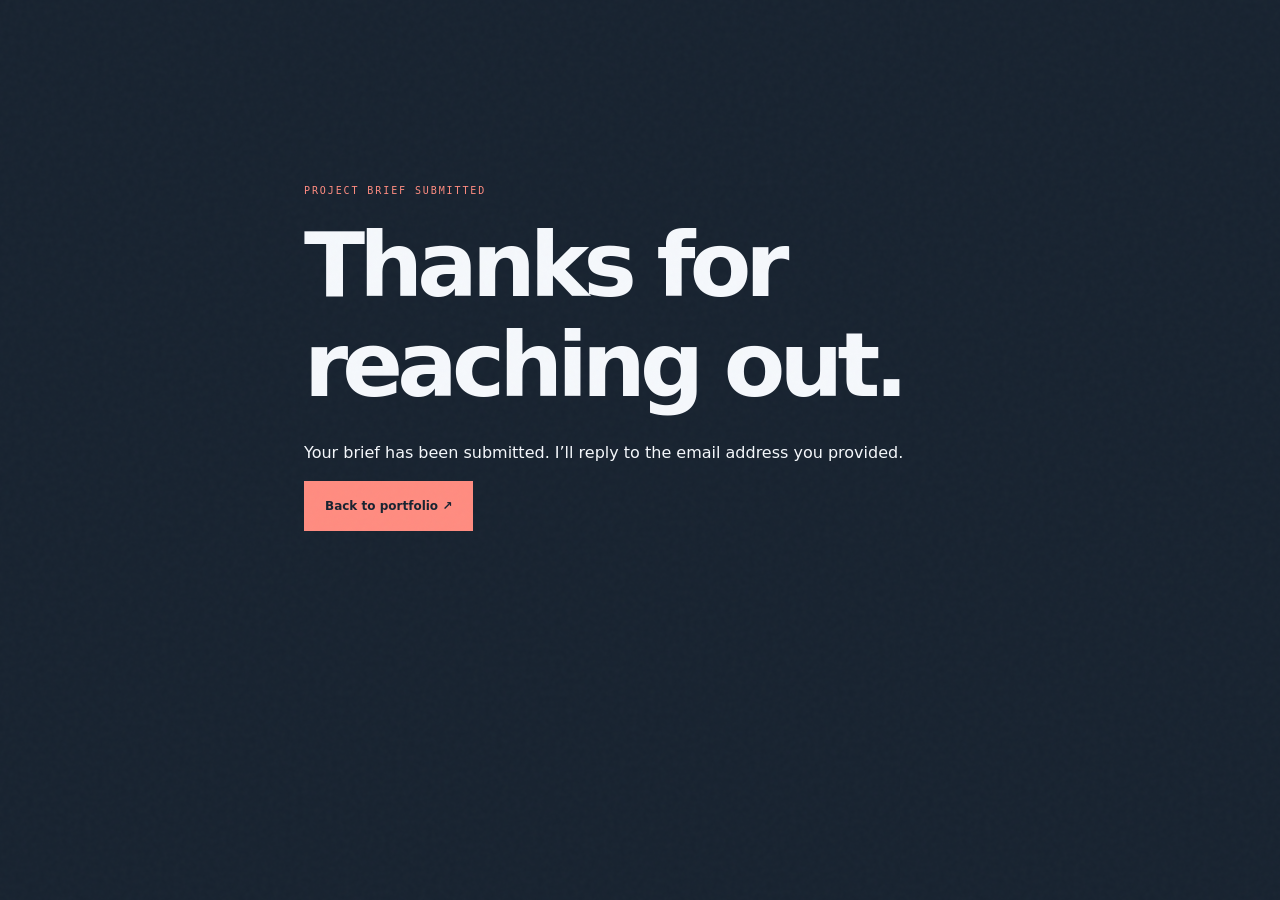
==== thank-you.html @ 65cdc6b8 "updated form submission" ====
<!doctype html><html lang="en"><head><meta charset="utf-8"><meta name="viewport" content="width=device-width,initial-scale=1"><title>Thank you | Ahsan Nawaz</title><link rel="stylesheet" href="styles.css"><link rel="stylesheet" href="devops-theme.css?v=20261006-live-flow"></head><body><main class="section" style="max-width:720px;margin:15vh auto"><p class="eyebrow">PROJECT BRIEF SUBMITTED</p><h1>Thanks for reaching out.</h1><p>Your brief has been submitted. I’ll reply to the email address you provided.</p><a class="button primary" href="index.html#contact">Back to portfolio ↗</a></main></body></html>
---- styles.css ----
:root {
  color-scheme: dark;
  --scroll-progress: 0;
  --ticker-shift: 0px;
  --scroll-parallax: 0px;
  --bg: #07110f;
  --surface: #0d1a17;
  --surface-2: #12231f;
  --text: #effaf5;
  --muted: #9ab2a8;
  --line: #244037;
  --accent: #4ee59a;
  --accent-dark: #062d1d;
  --max: 1180px;
}

* { box-sizing: border-box; }
html { scroll-behavior: smooth; }
body {
  margin: 0;
  background:
    radial-gradient(circle at 78% 10%, rgba(78, 229, 154, .11), transparent 27rem),
    var(--bg);
  color: var(--text);
  font-family: Inter, ui-sans-serif, system-ui, -apple-system, BlinkMacSystemFont, "Segoe UI", sans-serif;
  font-size: 16px;
  line-height: 1.6;
}
a { color: inherit; }

.skip-link { background: var(--accent); color: var(--bg); font-weight: 800; left: 1rem; padding: .7rem 1rem; position: fixed; top: -5rem; transition: top .2s ease; z-index: 200; }
.skip-link:focus { top: 1rem; }

.scroll-progress { background: rgba(78, 229, 154, .12); height: 3px; inset: 0 0 auto; position: fixed; z-index: 100; }
.scroll-progress span { background: var(--accent); display: block; height: 100%; transform: scaleX(var(--scroll-progress)); transform-origin: left; will-change: transform; }

.site-header {
  align-items: center;
  display: flex;
  justify-content: space-between;
  margin: 0 auto;
  max-width: var(--max);
  padding: 1.35rem 1.5rem;
}
.brand { align-items: center; display: flex; font-weight: 700; gap: .75rem; text-decoration: none; }
.brand-mark {
  align-items: center;
  background: var(--accent);
  color: var(--bg);
  display: inline-flex;
  font-size: .78rem;
  height: 2.15rem;
  justify-content: center;
  letter-spacing: .05em;
  width: 2.15rem;
}
nav { display: flex; gap: 2rem; }
nav a { color: var(--muted); font-size: .92rem; position: relative; text-decoration: none; }
nav a::after { background: var(--accent); bottom: -.35rem; content: ""; height: 1px; left: 0; position: absolute; transform: scaleX(0); transform-origin: left; transition: transform .25s ease; width: 100%; }
nav a:hover, nav a:focus-visible { color: var(--accent); }
nav a:hover::after, nav a:focus-visible::after { transform: scaleX(1); }

main { overflow: hidden; }
.hero {
  align-items: center;
  display: grid;
  gap: 5rem;
  grid-template-columns: 1.15fr .85fr;
  margin: 0 auto;
  max-width: var(--max);
  min-height: 680px;
  padding: 5rem 1.5rem 6rem;
}
.hero-copy > * { animation: rise-in .7s both; }
.hero-copy > :nth-child(2) { animation-delay: .08s; }
.hero-copy > :nth-child(3) { animation-delay: .16s; }
.hero-copy > :nth-child(4) { animation-delay: .24s; }
.hero-copy > :nth-child(5) { animation-delay: .32s; }
.availability-pill { align-items: center; border: 1px solid var(--line); color: #c8ddd4; display: inline-flex; font-size: .78rem; font-weight: 700; gap: .55rem; margin-bottom: 1.35rem; padding: .42rem .65rem; width: fit-content; }
.availability-pill span { animation: availability-pulse 2.4s ease-in-out infinite; background: var(--accent); border-radius: 50%; box-shadow: 0 0 0 0 rgba(78, 229, 154, .45); height: 7px; width: 7px; }
.eyebrow { color: var(--accent); font-size: .75rem; font-weight: 800; letter-spacing: .16em; margin: 0 0 1rem; }
h1, h2, h3 { line-height: 1.12; margin-top: 0; }
h1 { font-size: clamp(3.2rem, 7vw, 6.6rem); letter-spacing: -.065em; margin-bottom: 1.5rem; max-width: 800px; }
.hero-line { display: block; }
.outline-word { animation: outline-fill 1.15s 1.05s cubic-bezier(.2, .75, .25, 1) forwards; color: transparent; display: block; font-size: clamp(2.55rem, 7.4vw, 5.7rem); letter-spacing: -.055em; line-height: 1; -webkit-text-stroke: 1.5px rgba(239, 250, 245, .82); }
.hero-line-final { font-size: .72em; margin-top: .22em; }
h2 { font-size: clamp(2.25rem, 4vw, 4.2rem); letter-spacing: -.045em; margin-bottom: 1.25rem; }
h3 { font-size: 1.45rem; letter-spacing: -.02em; }
.hero-text, .section-heading > p:last-child, .cta > p { color: var(--muted); font-size: 1.12rem; max-width: 720px; }
.hero-actions { display: flex; flex-wrap: wrap; gap: .85rem; margin-top: 2.25rem; }
.button {
  border: 1px solid var(--line);
  display: inline-flex;
  font-weight: 750;
  justify-content: center;
  padding: .85rem 1.15rem;
  text-decoration: none;
  transition: background-color .2s ease, border-color .2s ease, color .2s ease, transform .2s ease;
}
.button.primary { background: var(--accent); border-color: var(--accent); color: var(--bg); }
.button:hover { transform: translateY(-2px); }
.button.secondary:hover { border-color: var(--accent); color: var(--accent); }
.button:focus-visible, a:focus-visible { outline: 3px solid rgba(78, 229, 154, .5); outline-offset: 3px; }

.motion-stage {
  --pointer-x: 0px;
  --pointer-y: 0px;
  animation: terminal-in .8s .15s both;
  background: #050b09;
  border: 1px solid var(--line);
  box-shadow: 22px 22px 0 rgba(78, 229, 154, .06);
  height: 430px;
  overflow: hidden;
  position: relative;
}
.stage-grid {
  background-image: linear-gradient(rgba(78, 229, 154, .06) 1px, transparent 1px), linear-gradient(90deg, rgba(78, 229, 154, .06) 1px, transparent 1px);
  background-size: 34px 34px;
  inset: 0;
  mask-image: linear-gradient(to bottom, black, transparent 85%);
  position: absolute;
}
.motion-window { background: rgba(13, 26, 23, .96); border: 1px solid #315247; box-shadow: 0 24px 55px rgba(0, 0, 0, .34); position: absolute; transition: transform .18s ease-out; }
.window-back { animation: window-back-float 7s ease-in-out infinite; height: 210px; left: 8%; top: 8%; width: 75%; }
.window-main { animation: window-main-float 6s ease-in-out infinite; bottom: 12%; height: 245px; right: 6%; width: 82%; }
.window-bar { align-items: center; border-bottom: 1px solid var(--line); display: flex; gap: .38rem; height: 38px; padding: 0 .75rem; }
.window-bar > span { background: #49645a; border-radius: 50%; height: 6px; width: 6px; }
.window-bar b { color: var(--muted); font-family: "SFMono-Regular", Consolas, monospace; font-size: .62rem; font-weight: 500; margin-left: .35rem; }
.infra-lines { display: grid; gap: .62rem; padding: 1rem; }
.infra-lines i { animation: code-breathe 3.2s ease-in-out infinite; background: #1f3931; display: block; height: 7px; width: 82%; }
.infra-lines i:nth-child(2) { animation-delay: .18s; width: 54%; }
.infra-lines i:nth-child(3) { animation-delay: .36s; width: 70%; }
.infra-lines i:nth-child(4) { animation-delay: .54s; width: 42%; }
.cloud-row { bottom: .9rem; display: flex; gap: .45rem; left: 1rem; position: absolute; }
.cloud-row span, .cluster-row span { border: 1px solid #315247; color: #b6ccc3; font-family: monospace; font-size: .62rem; padding: .26rem .42rem; }
.release-body { padding: 1.25rem; }
.release-heading span { color: var(--accent); display: block; font-family: monospace; font-size: .62rem; letter-spacing: .11em; }
.release-heading strong { display: block; font-size: 1.45rem; letter-spacing: -.035em; margin-top: .3rem; }
.pipeline-row { color: var(--muted); display: flex; font-family: monospace; font-size: .6rem; justify-content: space-between; margin-top: 1.35rem; }
.pipeline-track { background: #1d332c; height: 5px; margin-top: .5rem; overflow: hidden; }
.pipeline-track i { animation: pipeline-run 3.4s cubic-bezier(.2, .7, .25, 1) infinite; background: var(--accent); display: block; height: 100%; transform-origin: left; }
.cluster-row { display: flex; flex-wrap: wrap; gap: .45rem; margin-top: 1.35rem; }
.motion-status { align-items: center; animation: status-float 4.6s ease-in-out infinite; background: var(--accent); bottom: 5%; box-shadow: 0 15px 35px rgba(0, 0, 0, .28); color: var(--bg); display: flex; gap: .75rem; left: 3%; padding: .72rem .9rem; position: absolute; }
.motion-status small, .motion-status strong { display: block; }
.motion-status small { font-family: monospace; font-size: .52rem; letter-spacing: .1em; }
.motion-status strong { font-size: .8rem; }
.status-dot { animation: signal-pulse 2.3s ease-in-out infinite; background: var(--bg); border-radius: 50%; height: 9px; width: 9px; }

.proof { border-bottom: 1px solid var(--line); border-top: 1px solid var(--line); display: grid; grid-template-columns: repeat(4, 1fr); margin: 0 auto; max-width: var(--max); }
.proof div { border-right: 1px solid var(--line); padding: 1.6rem; }
.proof div:last-child { border-right: 0; }
.proof strong, .proof span { display: block; }
.proof strong { font-size: 1.25rem; }
.proof span { color: var(--muted); font-size: .85rem; margin-top: .15rem; }

.scroll-ticker { border-bottom: 1px solid var(--line); overflow: hidden; padding: 1.15rem 0; white-space: nowrap; }
.ticker-track { color: rgba(239, 250, 245, .24); font-size: clamp(1.1rem, 2.5vw, 2rem); font-weight: 850; letter-spacing: .08em; transform: translateX(calc(-6% - var(--ticker-shift))); transition: transform .08s linear; width: max-content; will-change: transform; }

.section { margin: 0 auto; max-width: var(--max); padding: 8rem 1.5rem; }
.section-heading { margin-bottom: 3.25rem; max-width: 850px; }
.section-heading.compact { max-width: 720px; }
.project-grid { display: grid; gap: 1rem; grid-template-columns: repeat(2, 1fr); }
.project-card { background: var(--surface); border: 1px solid var(--line); display: grid; gap: 1rem; grid-template-columns: auto 1fr; min-height: 410px; padding: 1.75rem; transition: border-color .25s ease, box-shadow .25s ease, transform .25s ease; }
.project-card:hover { border-color: rgba(78, 229, 154, .65); box-shadow: 0 20px 50px rgba(0, 0, 0, .2); transform: translateY(-5px); }
.project-card.featured { background: linear-gradient(145deg, var(--surface-2), var(--surface)); }
.project-number { color: var(--accent); font-family: monospace; font-size: .78rem; }
.project-content { display: flex; flex-direction: column; }
.project-type { color: var(--muted); font-size: .78rem; font-weight: 700; letter-spacing: .08em; text-transform: uppercase; }
.project-content > p:not(.project-type), .project-content li { color: var(--muted); }
.project-content ul { margin: .5rem 0 1.5rem; padding-left: 1.2rem; }
.project-content a { color: var(--accent); font-weight: 750; margin-top: auto; text-decoration: none; }
.project-content a:hover { text-decoration: underline; }
.project-content a span { display: inline-block; transition: transform .2s ease; }
.project-content a:hover span { transform: translate(3px, -3px); }

.product-feature { background: linear-gradient(125deg, #12231f 0 58%, #dff5e8 58%); grid-column: 1 / -1; grid-template-columns: 1.16fr .84fr; min-height: 500px; overflow: hidden; padding: 0; }
.product-feature:hover { transform: translateY(-4px); }
.product-story { display: grid; gap: 1.1rem; grid-template-columns: auto 1fr; padding: clamp(2rem, 5vw, 4.5rem); position: relative; z-index: 2; }
.product-feature h3 { font-size: clamp(3rem, 5vw, 5rem); letter-spacing: -.06em; margin-bottom: .25rem; }
.product-lead { color: var(--text) !important; font-size: clamp(1.25rem, 2.2vw, 1.8rem); letter-spacing: -.025em; margin: 0 0 .8rem; }
.product-actions { align-items: center; display: flex; flex-wrap: wrap; gap: 1.2rem; margin-top: auto; }
.product-actions > span { color: var(--muted); font-family: monospace; font-size: .72rem; letter-spacing: .08em; text-transform: uppercase; }
.product-visual { min-height: 500px; overflow: hidden; position: relative; }
.phone-shell { animation: phone-float 6s ease-in-out infinite; background: #f8fcf9; border: 7px solid #07110f; border-radius: 2.4rem; box-shadow: 0 35px 70px rgba(7, 17, 15, .28); color: #10241c; height: 450px; left: 50%; padding: 2.5rem 1.4rem 1.4rem; position: absolute; top: 50%; transform: translate(-50%, -49%) rotate(5deg); width: 235px; z-index: 2; }
.phone-speaker { background: #07110f; border-radius: 1rem; height: 5px; left: 50%; position: absolute; top: 14px; transform: translateX(-50%); width: 52px; }
.app-top { align-items: center; display: flex; font-size: .88rem; font-weight: 850; justify-content: space-between; margin-bottom: 2rem; }
.app-top i { font-size: .65rem; font-style: normal; letter-spacing: .12rem; }
.phone-shell small { color: #708078; display: block; font-size: .55rem; font-weight: 800; letter-spacing: .1em; }
.phone-shell > strong { display: block; font-size: 1.55rem; letter-spacing: -.04em; margin-top: .2rem; }
.app-change { color: #168653; font-size: .65rem; font-weight: 750; margin-top: .25rem; }
.mini-chart { border-bottom: 1px solid #c8d8cf; height: 105px; margin: 1.1rem 0 1.3rem; overflow: hidden; position: relative; }
.mini-chart::before { background: linear-gradient(180deg, rgba(36, 178, 105, .3), transparent); clip-path: polygon(0 75%, 15% 61%, 30% 72%, 43% 38%, 59% 49%, 72% 17%, 86% 32%, 100% 3%, 100% 100%, 0 100%); content: ""; inset: 0; position: absolute; }
.mini-chart i { background: #24b269; clip-path: polygon(0 72%, 15% 58%, 30% 69%, 43% 35%, 59% 46%, 72% 14%, 86% 29%, 100% 0, 100% 4%, 86% 33%, 72% 18%, 59% 50%, 43% 39%, 30% 73%, 15% 62%, 0 76%); inset: 0; position: absolute; }
.app-allocation { align-items: center; border-bottom: 1px solid #dce7e0; display: flex; font-size: .65rem; justify-content: space-between; padding: .58rem 0; }
.app-allocation span { align-items: center; display: flex; gap: .45rem; }
.app-allocation i { background: #24b269; border-radius: 50%; display: inline-block; height: 7px; width: 7px; }
.app-allocation:nth-of-type(2) i { background: #75cfa0; }
.app-allocation:nth-of-type(3) i { background: #b5dfc8; }
.product-orbit { color: rgba(7, 17, 15, .2); font-size: 1.05rem; font-weight: 900; left: 50%; letter-spacing: .12em; position: absolute; white-space: nowrap; }
.orbit-one { animation: orbit-drift 11s linear infinite; top: 12%; transform: translateX(-50%) rotate(-7deg); }
.orbit-two { animation: orbit-drift 13s linear infinite reverse; bottom: 10%; transform: translateX(-50%) rotate(7deg); }
.product-badge { animation: status-float 4.6s ease-in-out infinite; background: var(--accent); bottom: 12%; color: var(--bg); font-family: monospace; font-size: .58rem; left: 8%; letter-spacing: .09em; padding: .8rem 1rem; position: absolute; z-index: 3; }
.product-badge strong { font-size: .72rem; }

.delivery-showcase { padding-top: 3rem; }
.delivery-grid { display: grid; gap: 1rem; grid-template-columns: repeat(3, 1fr); }
.delivery-card { background: var(--surface); border: 1px solid var(--line); margin: 0; overflow: hidden; transition: border-color .25s ease, box-shadow .25s ease, transform .25s ease; }
.delivery-card:hover { border-color: rgba(78, 229, 154, .65); box-shadow: 0 24px 55px rgba(0, 0, 0, .28); transform: translateY(-6px); }
.delivery-image-wrap { aspect-ratio: 4 / 3; background: var(--surface-2); overflow: hidden; }
.delivery-card img { display: block; height: 100%; object-fit: cover; transition: transform .55s cubic-bezier(.2, .75, .25, 1); width: 100%; }
.delivery-card:hover img { transform: scale(1.035); }
.delivery-card figcaption { display: flex; flex-direction: column; gap: .35rem; padding: 1.25rem; }
.delivery-card figcaption strong { font-size: 1.08rem; }
.delivery-card figcaption span { color: var(--muted); font-size: .9rem; }

.architecture { padding-top: 4rem; }
.architecture-card { background: linear-gradient(145deg, var(--surface-2), var(--surface)); border: 1px solid var(--line); overflow: hidden; padding: clamp(1.25rem, 3vw, 2.25rem); }
.architecture-flow { align-items: stretch; display: grid; grid-template-columns: repeat(7, minmax(0, 1fr) auto) minmax(0, 1fr); }
.architecture-flow article { animation: lifecycle-stage 16s ease-in-out infinite; background: rgba(7, 17, 15, .62); border: 1px solid var(--line); min-height: 145px; padding: 1rem .75rem; position: relative; transition: border-color .25s ease, box-shadow .25s ease, transform .25s ease; }
.architecture-flow article span { color: var(--accent); display: block; font-family: monospace; font-size: .68rem; }
.architecture-flow article b { display: block; font-size: 1rem; margin-top: .8rem; }
.architecture-flow article small { color: var(--muted); display: block; font-size: .7rem; line-height: 1.5; margin-top: .45rem; }
.architecture-flow > i { align-self: center; animation: lifecycle-arrow 16s ease-in-out infinite; color: var(--accent); font-style: normal; opacity: .3; padding: 0 .32rem; }
.architecture-flow article:nth-of-type(2) { animation-delay: 2s; }
.architecture-flow article:nth-of-type(3) { animation-delay: 4s; }
.architecture-flow article:nth-of-type(4) { animation-delay: 6s; }
.architecture-flow article:nth-of-type(5) { animation-delay: 8s; }
.architecture-flow article:nth-of-type(6) { animation-delay: 10s; }
.architecture-flow article:nth-of-type(7) { animation-delay: 12s; }
.architecture-flow article:nth-of-type(8) { animation-delay: 14s; }
.architecture-flow > i:nth-of-type(1) { animation-delay: 1s; }
.architecture-flow > i:nth-of-type(2) { animation-delay: 3s; }
.architecture-flow > i:nth-of-type(3) { animation-delay: 5s; }
.architecture-flow > i:nth-of-type(4) { animation-delay: 7s; }
.architecture-flow > i:nth-of-type(5) { animation-delay: 9s; }
.architecture-flow > i:nth-of-type(6) { animation-delay: 11s; }
.architecture-flow > i:nth-of-type(7) { animation-delay: 13s; }
.feedback-loop { align-items: center; animation: feedback-pulse 16s ease-in-out infinite; border: 1px solid rgba(78, 229, 154, .35); display: flex; gap: 1rem; margin-top: 1rem; padding: .9rem 1rem; }
.feedback-loop > span { color: var(--accent); font-size: 1.8rem; line-height: 1; }
.feedback-loop b, .feedback-loop small { display: block; }
.feedback-loop small { color: var(--muted); margin-top: .15rem; }
.architecture-foundation { display: flex; flex-wrap: wrap; gap: .5rem; margin-top: 1rem; }
.architecture-foundation span { background: var(--accent-dark); border: 1px solid var(--line); color: #c8ddd4; font-family: monospace; font-size: .68rem; padding: .42rem .6rem; }

.capabilities { border-bottom: 1px solid var(--line); border-top: 1px solid var(--line); }
.experience { border-top: 1px solid var(--line); }
.experience-list { list-style: none; margin: 0; padding: 0; }
.experience-list li { border-top: 1px solid var(--line); display: grid; gap: 2rem; grid-template-columns: minmax(8rem, .28fr) 1fr; padding: 1.65rem 0; }
.experience-list li:last-child { border-bottom: 1px solid var(--line); }
.experience-list li > span { color: var(--accent); font-family: monospace; font-size: .8rem; padding-top: .25rem; }
.experience-list h3 { font-size: 1.4rem; margin: 0; }
.experience-list strong { color: var(--muted); display: block; font-size: .9rem; margin-top: .25rem; }
.experience-list p { color: var(--muted); margin: .65rem 0 0; max-width: 760px; }
.capability-grid { display: grid; grid-template-columns: repeat(2, 1fr); }
.capability-grid > div { border-left: 1px solid var(--line); border-top: 1px solid var(--line); padding: 2rem; }
.capability-grid span { color: var(--accent); font-family: monospace; font-size: .8rem; }
.capability-grid h3 { margin: 2rem 0 .75rem; }
.capability-grid p { color: var(--muted); margin: 0; }

.approach { align-items: start; display: grid; gap: 5rem; grid-template-columns: .9fr 1.1fr; }
.approach ol { list-style: none; margin: 0; padding: 0; }
.approach li { border-top: 1px solid var(--line); display: grid; gap: 1.2rem; grid-template-columns: 2.5rem 1fr; padding: 1.5rem 0; }
.approach li:last-child { border-bottom: 1px solid var(--line); }
.approach li > span { color: var(--accent); font-family: monospace; font-size: .8rem; }
.approach p { color: var(--muted); margin: .4rem 0 0; }

.contact { padding-top: 4rem; }
.contact-grid { display: grid; gap: 1rem; grid-template-columns: repeat(3, 1fr); }
.contact-grid > a { background: var(--surface); border: 1px solid var(--line); display: flex; flex-direction: column; min-height: 185px; padding: 1.5rem; text-decoration: none; transition: background-color .25s ease, border-color .25s ease, transform .25s ease; }
.contact-grid > a:hover { background: var(--surface-2); border-color: var(--accent); transform: translateY(-5px); }
.contact-label { color: var(--accent); font-size: .75rem; font-weight: 800; letter-spacing: .13em; text-transform: uppercase; }
.contact-grid strong { font-size: 1.25rem; margin-top: 1.25rem; }
.contact-value { color: var(--muted); font-size: .9rem; margin-top: auto; overflow-wrap: anywhere; }

.js .reveal { opacity: 0; transform: translateY(28px); transition: opacity .65s ease, transform .65s cubic-bezier(.2, .75, .25, 1); }
.js .reveal.is-visible { opacity: 1; transform: translateY(0); }
.js .project-card.reveal:nth-child(odd) { transform: translateX(-72px) rotate(-.7deg); }
.js .project-card.reveal:nth-child(even) { transform: translateX(72px) rotate(.7deg); }
.js .project-card.reveal.is-visible { transform: translateX(0) rotate(0); }
.js .section-heading.reveal { transform: translateY(36px) scale(.97); }
.js .section-heading.reveal.is-visible { transform: translateY(0) scale(1); }
.project-grid .reveal:nth-child(2), .delivery-grid .reveal:nth-child(2), .capability-grid .reveal:nth-child(2), .contact-grid .reveal:nth-child(2) { transition-delay: .08s; }
.project-grid .reveal:nth-child(3), .delivery-grid .reveal:nth-child(3), .capability-grid .reveal:nth-child(3), .contact-grid .reveal:nth-child(3) { transition-delay: .16s; }
.project-grid .reveal:nth-child(4), .capability-grid .reveal:nth-child(4) { transition-delay: .24s; }

.cta { background: var(--accent-dark); border: 1px solid var(--accent); margin: 0 auto 7rem; max-width: calc(var(--max) - 3rem); padding: clamp(2rem, 6vw, 5rem); }
.cta h2 { max-width: 800px; }
.cta .button { margin-top: 1.4rem; }
footer { color: var(--muted); display: flex; font-size: .85rem; justify-content: space-between; margin: 0 auto; max-width: var(--max); padding: 2rem 1.5rem; }

@media (max-width: 820px) {
  .site-header { align-items: flex-start; flex-direction: column; gap: 1rem; }
  nav { gap: .7rem 1.2rem; overflow-x: auto; padding-bottom: .25rem; width: 100%; }
  nav a { flex: 0 0 auto; }
  .hero { gap: 3rem; grid-template-columns: 1fr; min-height: auto; padding-top: 4rem; }
  .motion-stage { margin-top: 1rem; }
  h1 { font-size: clamp(3rem, 15vw, 5rem); }
  .proof { grid-template-columns: repeat(2, 1fr); }
  .proof div:nth-child(2) { border-right: 0; }
  .proof div:nth-child(-n+2) { border-bottom: 1px solid var(--line); }
  .project-grid, .delivery-grid, .capability-grid, .approach, .contact-grid { grid-template-columns: 1fr; }
  .product-feature { background: linear-gradient(180deg, #12231f 0 56%, #dff5e8 56%); grid-template-columns: 1fr; }
  .product-story { padding-bottom: 3rem; }
  .product-visual { min-height: 510px; }
  .approach { gap: 2.5rem; }
  .experience-list li { gap: .5rem; grid-template-columns: 1fr; }
  .architecture-flow { grid-template-columns: 1fr; }
  .architecture-flow article { min-height: 0; }
  .architecture-flow > i { justify-self: center; padding: .2rem; transform: rotate(90deg); }
}

@media (max-width: 520px) {
  .site-header { padding-inline: 1rem; }
  .brand { font-size: .9rem; }
  .hero, .section { padding-left: 1rem; padding-right: 1rem; }
  .hero { padding-bottom: 4rem; }
  .motion-stage { height: 350px; }
  .window-back { left: 5%; width: 84%; }
  .window-main { bottom: 14%; right: 3%; width: 90%; }
  .motion-status { bottom: 4%; left: 2%; }
  .section { padding-bottom: 5rem; padding-top: 5rem; }
  .proof { margin-inline: 1rem; }
  .proof div { padding: 1.1rem; }
  .project-card { grid-template-columns: 1fr; min-height: auto; padding: 1.35rem; }
  .product-feature { padding: 0; }
  .product-story { grid-template-columns: 1fr; padding: 1.5rem; }
  .product-feature h3 { font-size: 3.6rem; }
  .project-content a { margin-top: 1rem; }
  .capability-grid > div { border-right: 1px solid var(--line); }
  .cta { margin: 0 1rem 4rem; }
  footer { align-items: flex-start; flex-direction: column; gap: .4rem; padding-inline: 1rem; }
}

@media (prefers-reduced-motion: reduce) {
  html { scroll-behavior: auto; }
  *, *::before, *::after { animation-duration: .01ms !important; animation-iteration-count: 1 !important; scroll-behavior: auto !important; transition-duration: .01ms !important; }
  .js .reveal { opacity: 1; transform: none; }
  .scroll-progress { display: none; }
  .ticker-track { transform: none; }
}

@keyframes lifecycle-stage {
  0%, 9%, 100% { background: rgba(7, 17, 15, .62); border-color: var(--line); box-shadow: none; transform: translateY(0); }
  2.5%, 6.5% { background: rgba(78, 229, 154, .13); border-color: var(--accent); box-shadow: 0 0 0 1px rgba(78, 229, 154, .18), 0 14px 30px rgba(0, 0, 0, .24); transform: translateY(-5px); }
}

@keyframes lifecycle-arrow {
  0%, 10%, 100% { opacity: .3; text-shadow: none; }
  3%, 7% { opacity: 1; text-shadow: 0 0 12px rgba(78, 229, 154, .75); }
}

@keyframes feedback-pulse {
  0%, 86%, 100% { background: transparent; border-color: rgba(78, 229, 154, .35); }
  91%, 96% { background: rgba(78, 229, 154, .1); border-color: var(--accent); }
}

@keyframes rise-in {
  from { opacity: 0; transform: translateY(24px); }
  to { opacity: 1; transform: translateY(0); }
}

@keyframes terminal-in {
  from { opacity: 0; transform: translate(20px, 18px) scale(.98); }
  to { opacity: 1; transform: translate(0, 0) scale(1); }
}

@keyframes signal-pulse {
  0%, 100% { opacity: 1; }
  50% { opacity: .58; }
}

@keyframes window-back-float {
  0%, 100% { transform: translate(calc(0px - var(--pointer-x)), calc(0px - var(--pointer-y))); }
  50% { transform: translate(calc(-7px - var(--pointer-x)), calc(7px - var(--pointer-y))); }
}

@keyframes window-main-float {
  0%, 100% { transform: translate(var(--pointer-x), var(--pointer-y)); }
  50% { transform: translate(calc(var(--pointer-x) + 8px), calc(var(--pointer-y) - 8px)); }
}

@keyframes status-float {
  0%, 100% { transform: translateY(0); }
  50% { transform: translateY(-7px); }
}

@keyframes pipeline-run {
  0% { opacity: .35; transform: scaleX(.05); }
  65%, 90% { opacity: 1; transform: scaleX(1); }
  100% { opacity: 0; transform: scaleX(1); }
}

@keyframes code-breathe {
  0%, 100% { background: #1f3931; }
  50% { background: #315c4d; }
}

@keyframes outline-fill {
  from { color: transparent; letter-spacing: -.02em; -webkit-text-stroke-color: rgba(239, 250, 245, .82); }
  to { color: var(--text); letter-spacing: -.055em; -webkit-text-stroke-color: var(--text); }
}

@keyframes availability-pulse {
  0%, 100% { box-shadow: 0 0 0 0 rgba(78, 229, 154, .42); opacity: 1; }
  50% { box-shadow: 0 0 0 7px rgba(78, 229, 154, 0); opacity: .78; }
}

@keyframes phone-float {
  0%, 100% { transform: translate(-50%, -49%) rotate(5deg); }
  50% { transform: translate(-50%, -52%) rotate(2deg); }
}

@keyframes orbit-drift {
  0% { margin-left: -18px; }
  50% { margin-left: 18px; }
  100% { margin-left: -18px; }
}

/* Interactive DevOps repair robot */
.site-header { position: relative; z-index: 2; }
.hero { gap: clamp(1.5rem, 4vw, 4rem); grid-template-columns: minmax(0, 1.05fr) minmax(400px, .95fr); }
.robot-stage { align-self: stretch; min-height: 550px; position: relative; isolation: isolate; }
.robot-art { animation: robot-float 5s ease-in-out infinite; bottom: -3%; left: 50%; position: absolute; transform: translateX(-50%); width: min(91%, 460px); z-index: 1; }
.robot-art img { display: block; height: auto; width: 100%; }
.robot-pupil { background: #102b24; border-radius: 50%; box-shadow: inset -3px -3px 0 #245848, 0 0 6px rgba(78,229,154,.2); height: 4.6%; left: 23.8%; position: absolute; top: 22.1%; transform: translate(var(--eye-x, 0px), var(--eye-y, 0px)); transition: transform .11s ease-out; width: 4.2%; }
.robot-pupil.pupil-right { left: 37.7%; top: 21%; }
.robot-pupil::after { background: white; border-radius: 50%; content: ""; height: 25%; left: 18%; position: absolute; top: 15%; width: 25%; }
.robot-pupil::before { background: rgba(255,255,255,.75); border-radius: 50%; bottom: 18%; content: ""; height: 10%; position: absolute; right: 18%; width: 10%; }
.bubble-nav { display: block; inset: 0; position: absolute; z-index: 3; }
.bubble-nav a { align-items: center; animation: bubble-float 4.2s ease-in-out infinite; aspect-ratio: 1; backdrop-filter: blur(2px); background: radial-gradient(circle at 27% 20%, rgba(207,255,228,.3), rgba(39,139,91,.56) 56%, rgba(14,78,49,.8)); border: 1.5px solid rgba(125,255,181,.8); border-radius: 50%; box-shadow: inset 0 1px 8px rgba(211,255,229,.35), inset 0 -7px 15px rgba(2,37,20,.28), 0 8px 22px rgba(0,0,0,.22); color: #effaf5; display: flex; font-size: .72rem; font-weight: 800; height: 88px; justify-content: center; line-height: 1.15; padding: .55rem; position: absolute; text-align: center; text-decoration: none; transition: background .2s, color .2s, box-shadow .2s, transform .2s; width: 88px; }
.bubble-nav a::after { display: none; }
.bubble-nav a:nth-child(3), .bubble-nav a:nth-child(4) { font-size: .65rem; }
.bubble-nav a:nth-child(2n) { animation-delay: -1.4s; }
.bubble-nav a:nth-child(3n) { animation-delay: -2.8s; }
.bubble-nav a:hover, .bubble-nav a:focus-visible { background: radial-gradient(circle at 30% 22%, #d5ffe7, #4ee59a 65%); box-shadow: 0 0 0 5px rgba(78,229,154,.16), 0 10px 28px rgba(0,0,0,.4); color: var(--bg); transform: translateY(-4px) scale(1.06); }
.bubble-nav a:nth-child(1) { left: 4%; top: 6%; }
.bubble-nav a:nth-child(2) { right: 4%; top: 4%; }
.bubble-nav a:nth-child(3) { left: 0; top: 33%; }
.bubble-nav a:nth-child(4) { right: 0; top: 31%; }
.bubble-nav a:nth-child(5) { left: 1%; top: 60%; }
.bubble-nav a:nth-child(6) { right: 1%; top: 58%; }
.bubble-nav a:nth-child(7) { right: 8%; bottom: 3%; }
@keyframes robot-float { 0%, 100% { transform: translate(-50%, 0); } 50% { transform: translate(-50%, -7px); } }
@keyframes bubble-float { 0%, 100% { translate: 0 0; } 50% { translate: 0 -9px; } }
.back-to-top { align-items: center; background: var(--accent); border: 1px solid #a2f5c5; border-radius: 50%; bottom: 1.5rem; box-shadow: 0 8px 28px rgba(0,0,0,.3); color: var(--bg); display: flex; font-size: 1.5rem; font-weight: 700; height: 48px; justify-content: center; opacity: 0; pointer-events: none; position: fixed; right: 1.5rem; text-decoration: none; transform: translateY(15px); transition: opacity .2s, transform .2s; width: 48px; z-index: 80; }
.back-to-top.is-visible { opacity: 1; pointer-events: auto; transform: translateY(0); }
.back-to-top:hover, .back-to-top:focus-visible { transform: translateY(-4px); }
@media (max-width: 980px) { .hero { grid-template-columns: 1fr; } .robot-stage { min-height: 530px; width: min(100%, 620px); margin: auto; } }
@media (max-width: 820px) { .bubble-nav { overflow: visible; padding: 0; width: auto; } }
@media (max-width: 520px) { .robot-stage { min-height: 510px; margin-bottom: 9rem; } .robot-art { bottom: 10%; width: min(94%, 390px); } .bubble-nav { inset: auto 0 -8.5rem; display: flex; flex-wrap: wrap; align-content: start; justify-content: center; gap: .45rem; height: 8rem; width: 100%; } .bubble-nav a { font-size: .62rem; height: 64px; padding: .4rem; position: static; width: 64px; } .bubble-nav a:nth-child(3), .bubble-nav a:nth-child(4) { font-size: .56rem; } .back-to-top { bottom: 1rem; right: 1rem; } }
@media (prefers-reduced-motion: reduce) { .robot-art, .bubble-nav a { animation: none; } .robot-pupil { transition: none; } }
.robot-wrench { animation: robot-wrench-turn 2.4s ease-in-out infinite; height: 100% !important; inset: 0; pointer-events: none; position: absolute; transform-origin: 50.7% 49.2%; width: 100% !important; }
.robot-repair-spark { animation: robot-repair-spark 2.4s ease-in-out infinite; background: #e3fff0; border-radius: 50%; box-shadow: 0 0 0 3px rgba(78,229,154,.3), 0 0 12px 5px rgba(78,229,154,.5); height: 4px; left: 58.3%; opacity: 0; pointer-events: none; position: absolute; top: 40.9%; width: 4px; }
@keyframes robot-wrench-turn { 0%, 14%, 78%, 100% { transform: rotate(0); } 30% { transform: rotate(-5deg); } 48% { transform: rotate(2deg); } 64% { transform: rotate(-2deg); } }
@keyframes robot-repair-spark { 0%, 23%, 44%, 72%, 100% { opacity: 0; transform: scale(.4); } 32%, 55% { opacity: 1; transform: scale(1); } }
@media (prefers-reduced-motion: reduce) { .robot-wrench, .robot-repair-spark { animation: none; } .robot-repair-spark { display: none; } }

.hero-actions .button[href*="upwork.com"] { font-size: .86rem; padding: .67rem .9rem; }
.robot-part { height: 100% !important; inset: 0; pointer-events: none; position: absolute; width: 100% !important; }
.robot-antenna-center { animation: antenna-light 3s steps(1, end) infinite; }
.robot-antenna-left { animation: antenna-left-sway 3.7s ease-in-out infinite; transform-origin: 12.7% 17.3%; }
.robot-antenna-right { animation: antenna-right-sway 4.1s ease-in-out infinite; transform-origin: 47.6% 18.3%; }
.robot-gear-backing { background: radial-gradient(ellipse at 48% 48%, #14332c, #142a26 67%, #0b1716); border: 1px solid #294d45; border-radius: 46%; height: 16.5%; left: 82.8%; pointer-events: none; position: absolute; top: 36.3%; width: 9.3%; }
@keyframes antenna-light { 0%, 12%, 20%, 100% { filter: brightness(1); } 13%, 18%, 52%, 72% { filter: brightness(1.9) drop-shadow(0 0 8px #4ee59a); } }
@keyframes antenna-left-sway { 0%, 100% { transform: rotate(0); } 25% { transform: rotate(-3deg); } 58% { transform: rotate(2deg); } 82% { transform: rotate(-1deg); } }
@keyframes antenna-right-sway { 0%, 100% { transform: rotate(0); } 30% { transform: rotate(2.5deg); } 65% { transform: rotate(-3deg); } }
@media (prefers-reduced-motion: reduce) { .robot-part { animation: none; } }
@media (min-width: 521px) { .bubble-nav a:nth-child(6) { right: -8%; } .bubble-nav a:nth-child(7) { right: -8%; } }
/* The rotor turns before the fixed perspective stretch, like a wheel on its axle. */
.robot-gear-wheel { height: 16.5%; left: 82.8%; overflow: visible; pointer-events: none; position: absolute; top: 36.3%; width: 9.3%; }
.gear-rotor { animation: wheel-spin 8s linear infinite; transform-box: view-box; transform-origin: 100px 100px; }
@keyframes wheel-spin { to { transform: rotate(360deg); } }
@media (prefers-reduced-motion: reduce) { .gear-rotor { animation: none; } }
/* Cloud-shaped floating navigation. */
.bubble-nav a { background: url("assets/nav-cloud.svg") center / 100% 100% no-repeat; backdrop-filter: none; border: 0; border-radius: 0; box-shadow: none; filter: drop-shadow(0 8px 16px rgba(0,0,0,.3)); height: 76px; padding: 1.2rem .7rem 0; width: 112px; }
.bubble-nav a::before, .bubble-nav a::after { display: none; }
.bubble-nav a:hover, .bubble-nav a:focus-visible { background: url("assets/nav-cloud.svg") center / 100% 100% no-repeat; box-shadow: none; filter: brightness(1.25) drop-shadow(0 9px 20px rgba(78,229,154,.28)); }
@media (max-width: 520px) { .bubble-nav a { height: 58px; padding: .9rem .4rem 0; width: 84px; } }
@media (min-width: 521px) {
  .bubble-nav a:nth-child(1) { left: 7%; top: 39%; }
  .bubble-nav a:nth-child(3) { left: 43%; top: 39%; }
}
---- devops-theme.css ----
/* DevOps adaptation of the supplied Kage palette, type and atmospheric composition. */
:root{--bg:#182330;--surface:#263544;--surface-2:#304253;--text:#f5f8fc;--muted:#c5d1dd;--line:rgba(220,234,248,.28);--accent:#ff8c80;--accent-dark:#350d0c}
body{background:radial-gradient(ellipse at 78% 8%,#27100f66,transparent 35%),var(--bg);font-weight:300}
body::after{content:"";position:fixed;inset:0;z-index:80;pointer-events:none;opacity:.035;background-image:url("data:image/svg+xml,%3Csvg viewBox='0 0 180 180' xmlns='http://www.w3.org/2000/svg'%3E%3Cfilter id='n'%3E%3CfeTurbulence type='fractalNoise' baseFrequency='.85' numOctaves='3' stitchTiles='stitch'/%3E%3C/filter%3E%3Cpath fill='%23fff' filter='url(%23n)' opacity='.7' d='M0 0h180v180H0z'/%3E%3C/svg%3E")}
.site-header{max-width:1440px;padding:1.6rem 3.5rem;border-bottom:1px solid var(--line)}
.brand-mark{background:transparent;border:1px solid var(--accent);color:var(--accent);width:42px;height:42px;font-weight:400}
.brand{font-weight:400;font-size:15px}.brand-role{display:block;color:var(--muted);font:9px monospace;letter-spacing:.16em;margin-top:4px}
.theme-nav{gap:2.3rem}.theme-nav a{font-size:12px;letter-spacing:.04em}
.hero{max-width:1440px;grid-template-columns:1fr 1.1fr;gap:2rem;padding:5rem 3.5rem 4rem;min-height:740px}
.hero h1{font-weight:400;font-size:clamp(3.4rem,6.1vw,6rem);letter-spacing:-.055em;line-height:1.08}
.outline-word{font-weight:400;font-size:1.18em;color:var(--accent);-webkit-text-stroke:0;animation:none;line-height:1.08}
.hero-line-final{font-size:.48em;letter-spacing:-.025em;margin-top:.65em}
.hero-text{font-size:16px;max-width:490px;line-height:1.8}.eyebrow{font:10px/1.6 monospace;letter-spacing:.19em;font-weight:400}
.availability-pill{border:0;padding:0;color:var(--muted);font-weight:400;font-size:11px;margin-bottom:2rem}.availability-pill span{background:#c9a24a;box-shadow:none;animation:none}
.button{font-size:12px;font-weight:500;padding:.9rem 1.25rem}.button.primary{color:#fff}.hero-actions{gap:.6rem;max-width:540px}.hero-actions .button:last-child{border:0;padding-left:0;width:fit-content;margin-top:.35rem}
.cloud-stage{height:560px;position:relative;min-width:0;background:radial-gradient(ellipse at center,#32171255,transparent 67%)}
#cloud-scene{width:100%;height:100%;display:block;touch-action:pan-y}.scene-label{position:absolute;top:15px;left:22px;right:22px;display:flex;align-items:center;gap:8px;font:9px monospace;letter-spacing:.1em;color:var(--muted)}.scene-label>span:last-child{margin-left:auto}.live-dot{width:5px;height:5px;border-radius:50%;background:var(--accent);box-shadow:0 0 12px var(--accent)}
.cluster-caption{position:absolute;bottom:58px;left:28px;pointer-events:none}.cluster-caption strong{display:block;font-weight:400;font-size:22px;margin-top:8px}.cluster-caption small{font:10px monospace;color:var(--muted)}
.scene-controls{position:absolute;bottom:14px;left:28px;right:28px;display:flex;justify-content:space-between;align-items:center;border-top:1px solid var(--line);padding-top:12px;font:9px monospace;color:var(--muted)}.scene-controls button{font:inherit;cursor:pointer;color:var(--text);background:transparent;border:1px solid var(--line);padding:6px 10px}
.proof{max-width:1328px}.proof strong{font-size:22px;font-weight:400}.proof span{font-size:11px;letter-spacing:.04em}.scroll-ticker{margin-top:2rem}.ticker-track{font:14px monospace;color:#78837c;letter-spacing:.2em}
h2{font-weight:400;letter-spacing:-.035em;font-size:clamp(2rem,4vw,3.6rem)}h3{font-weight:400}.section{padding-top:6rem;padding-bottom:6rem}.project-card{background:linear-gradient(145deg,#11171c,#070a0e);border-color:var(--line);box-shadow:none}.project-card:hover{border-color:#e0231c88;box-shadow:0 20px 50px #0005}.project-card.featured{background:linear-gradient(145deg,#201211,#0a0e12)}.project-type{font:10px monospace;letter-spacing:.12em}.project-content>p:not(.project-type),.project-content li{font-size:14px}.project-content a{font-size:12px;font-weight:400}.product-feature{background:linear-gradient(125deg,#11171c 0 58%,#dfe7e0 58%)}
.architecture-card{background:var(--surface)}.architecture-flow article{background:#11171c}.feedback-loop,.architecture-foundation{background:#101519}.capability-grid>div{background:var(--surface)}.cta{background:radial-gradient(ellipse at top,#371310,#0a0e12 70%);border:1px solid var(--line)}
:focus-visible{outline:2px solid #ff5a3c!important;outline-offset:4px}.back-to-top{background:var(--surface);color:var(--text)}
@media(max-width:900px){.site-header{padding:1.3rem 1.5rem}.hero{padding:3rem 1.5rem;grid-template-columns:1fr 1fr;gap:0}.cloud-stage{height:470px}.theme-nav{gap:1rem}.hero h1{font-size:3.6rem}.hero-actions{flex-direction:column;align-items:flex-start}}
@media(max-width:650px){.theme-nav a:first-child{display:none}.theme-nav{gap:1rem}.brand-role{font-size:7px}.theme-nav a{font-size:10px}.hero{display:flex;flex-direction:column;align-items:stretch;padding-top:3rem}.hero h1{font-size:clamp(3.5rem,13vw,5rem)}.hero-actions{flex-direction:row}.cloud-stage{height:420px;margin-top:2rem}.cluster-caption{bottom:60px}.section{padding-top:4rem;padding-bottom:4rem}.scene-label{left:10px;right:10px;font-size:8px}.scene-controls{left:10px;right:10px}.proof strong{font-size:18px}}
@media(prefers-reduced-motion:reduce){html{scroll-behavior:auto}*,*::before,*::after{animation:none!important;transition:none!important}}
.scene-fallback{position:absolute;inset:85px 20px 150px;display:flex;flex-direction:column;align-items:center;justify-content:center;gap:20px;color:var(--muted);font:11px monospace}.scene-fallback>span{font:80px system-ui;color:var(--accent)}.scene-fallback strong{letter-spacing:.2em;font-weight:400}.fallback-nodes{display:flex;gap:28px}.fallback-nodes i{width:42px;height:42px;border:1px solid var(--accent);transform:rotate(30deg);background:#1c252d}.scene-fallback small{font-size:9px}.has-webgl .scene-fallback{display:none}
@media(max-width:650px){.product-feature{background:linear-gradient(180deg,#11171c 0 56%,#dfe7e0 56%)}}
/* Kage-style depth: document content passes over a persistent slow-moving world. */
html,body{overflow-x:clip}body{background:#05070a;isolation:isolate}main{overflow:visible;position:relative;z-index:3}footer{position:relative;z-index:3;background:#05070ac9}.site-header{position:relative;z-index:5;background:transparent;max-width:none;margin:0 4vw;padding:1.5rem 0}.parallax-world{position:fixed;z-index:0;top:-8svh;right:-12vw;width:85vw;height:116svh;margin:0;max-height:none;pointer-events:none;transform:translate3d(0,var(--world-drift,0px),0);will-change:transform;opacity:.85;background:radial-gradient(ellipse at 55% 48%,#74241a35,transparent 62%)}.parallax-world #cloud-scene{height:100%;width:100%;pointer-events:none}.parallax-world .scene-controls{position:fixed;bottom:10svh;right:16vw;left:auto;border:0;padding:0;z-index:5;pointer-events:auto}.parallax-world .scene-controls>span{display:none}.parallax-world .scene-controls button{background:#05070ad9;opacity:.8;font-size:9px}.parallax-scrim{position:fixed;inset:0;z-index:1;pointer-events:none;background:linear-gradient(90deg,#05070af2 0%,#05070ad9 24%,#05070a99 43%,#05070a12 75%),linear-gradient(0deg,#05070a 0%,transparent 15%,transparent 85%,#05070a99)}
.infra-foreground{position:fixed;inset:0;pointer-events:none;z-index:2;overflow:hidden}.foreground-rack{position:absolute;right:-45px;top:65%;width:135px;height:340px;transform:translate3d(0,var(--foreground-drift,0px),0) rotate(-12deg);border:1px solid #63524b;background:linear-gradient(110deg,#1a2025dd,#05070ae8);box-shadow:-20px 20px 80px #0008;opacity:.48;will-change:transform}.foreground-rack i{display:block;height:44px;margin:14px 10px;border:1px solid #6e716c55;background:repeating-linear-gradient(90deg,#20282d 0 4px,#0a0e12 4px 7px)}.foreground-rack i::after{content:"";display:block;background:#e0231c;height:3px;width:12px;margin:7px;box-shadow:0 0 10px #e0231c}.foreground-orbit{position:absolute;left:-220px;bottom:-260px;width:470px;height:470px;border:1px solid #e0231c35;border-radius:50%;transform:translateY(var(--foreground-drift,0px));box-shadow:0 0 0 28px #e0231c08,0 0 0 80px #e0231c04}
.parallax-track{height:auto;position:relative}.parallax-story{display:block;max-width:1328px;margin:0 auto;padding:0 24px;min-height:0;background:none;overflow:visible}.story-panels{display:block}.story-panel{min-height:100svh;display:flex;flex-direction:column;justify-content:center;max-width:580px;padding:10svh 0;position:relative}.story-panel:first-child{min-height:calc(100svh - 100px)}.story-panel:not(:first-child){border-top:1px solid var(--line)}.story-panel>*{position:relative;z-index:1}.story-title{font-size:clamp(2.7rem,4.5vw,4.6rem);font-weight:400;line-height:1.12;letter-spacing:-.045em;margin-bottom:1.4rem}.story-title span{display:block}.story-title span:last-child{color:var(--accent);margin-top:.1em}.story-stack{color:#c9a24a;font:11px/1.8 monospace;letter-spacing:.08em;margin:1.5rem 0}.story-panel>.button{align-self:flex-start}.hero-copy>*{animation:none}.story-panel .hero-text{max-width:490px}.proof,.scroll-ticker{position:relative;z-index:3;background:#05070a99}.section{position:relative;min-height:75svh}.section-heading{max-width:620px}.section-heading>p:last-child{font-size:15px}.project-card,.project-card.featured{background:#0a0e12c9;backdrop-filter:blur(12px)}.product-feature{background:linear-gradient(125deg,#10151bf0 0 58%,#dfe7e0 58%)}.architecture-card,.capability-grid>div,.contact-grid>a{background:#0a0e12d9;backdrop-filter:blur(8px)}.cta{position:relative;background:#0a0e12d9;backdrop-filter:blur(10px)}.back-to-top{z-index:10;border-color:var(--line)}
@media(max-width:900px){.parallax-world{width:105vw;right:-32vw;opacity:.65}.parallax-story{padding:0 24px}.story-panel{max-width:510px}.parallax-scrim{background:linear-gradient(90deg,#05070aee,#05070aaa 55%,#05070a44)}}
@media(max-width:650px){.site-header{margin:0 20px}.parallax-world{width:145vw;right:-48vw;top:10svh;height:100svh;opacity:.55}.parallax-world .scene-controls{bottom:13svh;right:52vw}.parallax-story{padding:0 24px}.story-panel{max-width:100%;padding:12svh 0;min-height:95svh}.parallax-story h1{font-size:clamp(3.1rem,12vw,4.5rem)}.story-title{font-size:clamp(2.6rem,10vw,3.5rem)}.story-panel .hero-text{font-size:14px;line-height:1.8}.parallax-scrim{background:linear-gradient(90deg,#05070aed,#05070ab0 75%,#05070a77)}.foreground-rack{right:-80px;opacity:.25}.foreground-orbit{opacity:.3}.section{min-height:0}.product-feature{background:linear-gradient(180deg,#10151bf0 0 56%,#dfe7e0 56%)}}
@media(prefers-reduced-motion:reduce){.parallax-world,.foreground-rack,.foreground-orbit{transform:none;will-change:auto}.story-panel{min-height:auto;padding:4rem 0}.story-panel:first-child{min-height:auto}.infra-foreground{display:none}}
.background-controls{position:fixed;bottom:24px;right:24px;left:auto;z-index:15;border:0;padding:0}.background-controls>span{display:none}.background-controls button{background:#05070ae8;font-size:9px;padding:8px 12px}.back-to-top{bottom:70px!important}
/* A continuous two-copy ticker, independent of the scroll position. */
.scroll-ticker{mask-image:linear-gradient(90deg,transparent,#000 6%,#000 94%,transparent);padding:1.35rem 0;margin-top:0}.ticker-track{display:flex;width:max-content;transform:none;transition:none;animation:skills-marquee 110s linear infinite;color:#aab4ad;font:12px/1.6 monospace;letter-spacing:.18em}.ticker-track>span{flex:0 0 auto;min-width:100vw;white-space:nowrap;padding-right:2rem}@keyframes skills-marquee{to{transform:translateX(-50%)}}
/* Bring the primary actions into the first viewport and show evidence early. */
.hero .story-panel:first-child{min-height:calc(76svh - 100px);padding:3svh 0 3svh;max-width:650px}.hero h1{font-size:clamp(3.3rem,5.2vw,5.3rem)}.hero-text{line-height:1.7}.hero-actions{margin-top:1.5rem;gap:.65rem;max-width:none;flex-direction:row;align-items:center}.hero-actions .button:last-child{width:auto;margin-top:0;padding:.9rem 1.25rem;border:1px solid var(--line)}.hero-actions .button{font-weight:500}.engineering-story .story-panel{min-height:78svh}.engineering-story .story-panel:first-child{min-height:78svh}.engineering-story .story-title{font-size:clamp(2.7rem,4vw,4rem)}.section{padding-top:5rem;padding-bottom:5rem}.capability-grid>div{border-top:2px solid #e0231c66}.contact-grid>a:hover{border-color:var(--accent)}
@media(max-width:900px){.hero-actions{flex-direction:row}.hero h1{font-size:clamp(3rem,6vw,4rem)}}
@media(max-width:650px){.hero .story-panel:first-child{min-height:calc(76svh - 85px);padding:2svh 0 3svh}.hero h1{font-size:clamp(2.8rem,11vw,3.6rem)}.hero-actions{margin-top:1rem;gap:8px}.hero-actions .button,.hero-actions .button:last-child{font-size:10px;padding:10px 12px}.availability-pill{margin-bottom:1rem}.engineering-story .story-panel,.engineering-story .story-panel:first-child{min-height:75svh}.section{padding-top:3.5rem;padding-bottom:3.5rem}}
@media(prefers-reduced-motion:reduce){.ticker-track{animation:none;transform:none}.hero .story-panel:first-child,.engineering-story .story-panel,.engineering-story .story-panel:first-child{min-height:auto}}
@media(max-width:650px){.background-controls{top:24px;bottom:auto;right:20px}.background-controls button{font-size:8px;opacity:.7}}
/* Repeat one measured group rather than waiting for the entire track to end. */
.scroll-ticker{mask-image:none;-webkit-mask-image:none}.ticker-track>span{min-width:0}.ticker-track.ticker-measured{animation:skills-continuous var(--ticker-duration,90s) linear infinite}@keyframes skills-continuous{to{transform:translateX(calc(-1 * var(--ticker-distance)))}}
@media(prefers-reduced-motion:reduce){.ticker-track.ticker-measured{animation:none}}
/* Connected server rooms, with a foreground that stands apart from the world. */
.parallax-world{inset:0;width:100vw;height:100svh;transform:none;opacity:1}
.parallax-scrim{background:linear-gradient(90deg,#05070aeb 0%,#05070abb 30%,#05070a30 65%,#05070a15),linear-gradient(0deg,#05070ab0,transparent 25%,transparent 80%,#05070a65)}
.parallax-track{perspective:1100px;perspective-origin:35% 35%}
#hero-title{transform:perspective(900px) rotateX(var(--title-y,0deg)) rotateY(var(--title-x,0deg));transform-style:preserve-3d;transition:transform .18s ease-out;text-shadow:1px 1px #64706a,2px 2px #333d38,3px 3px #252d29,4px 4px #19201c,8px 14px 25px #0009}
#hero-title .outline-word{text-shadow:1px 1px #ac221c,2px 2px #811b17,3px 3px #5b1512,4px 4px #35100d,8px 14px 25px #0009}
.project-grid,.capability-grid,.contact-grid{perspective:1400px}
.project-card,.project-card.featured,.capability-grid>div,.contact-grid>a{transform-origin:50% 0;transform:rotateX(var(--sway-x,0deg)) rotateY(var(--sway-y,0deg)) rotateZ(var(--sway-z,0deg)) skewX(var(--cloth-skew,0deg));transition:border-color .3s,box-shadow .3s,opacity .6s;backface-visibility:hidden}
.project-card:hover,.capability-grid>div:hover,.contact-grid>a:hover{transform:rotateX(var(--sway-x,0deg)) rotateY(var(--sway-y,0deg)) rotateZ(var(--sway-z,0deg)) skewX(var(--cloth-skew,0deg));box-shadow:0 28px 65px #0009;border-color:#e0231c88}
.project-card.reveal:not(.is-visible),.capability-grid>div.reveal:not(.is-visible),.contact-grid>a.reveal:not(.is-visible){transform:translateY(24px)}
.journey-cue{font:10px monospace;letter-spacing:.18em;color:#a9b8ae;margin-top:2rem}
@media(max-width:900px){.parallax-scrim{background:linear-gradient(90deg,#05070ad9,#05070a77 65%,#05070a30),linear-gradient(0deg,#05070ac0,transparent 30%)}}
@media(prefers-reduced-motion:reduce){#story-panel-0,#hero-title,.project-card,.capability-grid>div,.contact-grid>a{transform:none!important;filter:none!important;opacity:1!important}.journey-cue{display:none}}

/* Keep the hanging motion after reveal; reveal selectors otherwise win specificity. */
html.js :is(.project-card, .capability-grid > div, .contact-grid > a).reveal.is-visible {
  transform-origin: 50% 0;
  transform: perspective(1400px) rotateX(var(--sway-x, 0deg)) rotateY(var(--sway-y, 0deg)) rotateZ(var(--sway-z, 0deg)) skewX(var(--cloth-skew, 0deg));
  transition: border-color .3s, box-shadow .3s, opacity .6s;
}
@media (prefers-reduced-motion: reduce) {
  html.js :is(.project-card, .capability-grid > div, .contact-grid > a).reveal.is-visible {
    transform: none !important;
  }
}
/* The actual cloth surface carries its own folding edge and light. */
.fabric-tile{position:relative;isolation:isolate;overflow:visible!important}
html.js :is(.project-card,.capability-grid>div,.contact-grid>a).fabric-tile,
html.js :is(.project-card,.capability-grid>div,.contact-grid>a).fabric-tile.reveal.is-visible,
html.js :is(.project-card,.capability-grid>div,.contact-grid>a).fabric-tile:hover{background:transparent;border-color:transparent;backdrop-filter:none;box-shadow:none;transform:none}
.tile-fabric{position:absolute;z-index:-1;pointer-events:none;display:block}
.fabric-tile>:not(.tile-fabric){position:relative;z-index:1}
#portfolio-loader{position:fixed;inset:0;z-index:1000;background:#05070a;display:none;align-items:center;justify-content:center;transition:opacity .8s ease,visibility .8s}
.js #portfolio-loader{display:flex;animation:loader-failsafe 0s 6s forwards}
#portfolio-loader.is-complete{opacity:0;visibility:hidden;pointer-events:none}
.loader-inner{width:min(420px,74vw);text-align:center}
.loader-mark{display:block;position:relative;width:56px;height:56px;margin:0 auto 30px;font:20px/56px monospace;color:#dfe7e0}
.loader-mark>span{position:absolute;inset:0;border:1px solid #e0231c55;border-top-color:#e0231c;animation:loader-orbit 2.4s linear infinite}
.loader-inner>p{font:10px monospace;letter-spacing:.3em;color:#929d99;margin-bottom:24px}
.loader-track{height:1px;background:#dfe7e024;overflow:hidden}
.loader-track i{height:100%;display:block;background:#dfe7e0;transform:scaleX(0);transform-origin:left}
.loader-meta{display:flex;justify-content:space-between;margin-top:14px;color:#929d99;font:9px monospace;letter-spacing:.12em;text-transform:uppercase}
.loader-meta b{font-weight:400;font-variant-numeric:tabular-nums;color:#dfe7e0}
@keyframes loader-orbit{to{transform:rotate(360deg)}}
@keyframes loader-failsafe{to{opacity:0;visibility:hidden;pointer-events:none}}
.tool-drift{position:fixed;inset:0;z-index:2;pointer-events:none;overflow:hidden}
.drifting-tool{position:absolute;left:var(--tool-left);top:-80px;width:var(--tool-size);height:var(--tool-size);opacity:0;animation:tool-fall var(--tool-duration) var(--tool-delay) linear infinite}
.drifting-tool img{display:block;width:100%;height:100%;opacity:.42;animation:tool-tumble 9s ease-in-out infinite alternate;filter:drop-shadow(0 3px 8px #05070a)}
.tool-drift.is-paused *, .tool-drift.is-hidden *{animation-play-state:paused}
@keyframes tool-fall{0%{opacity:0;transform:translate3d(0,-5vh,0)}10%,85%{opacity:1}50%{transform:translate3d(var(--tool-swing),55vh,0)}100%{opacity:0;transform:translate3d(0,calc(100svh + 160px),0)}}
@keyframes tool-tumble{0%{transform:perspective(400px) rotateZ(-16deg) rotateY(-30deg)}50%{transform:perspective(400px) rotateZ(12deg) rotateY(35deg)}100%{transform:perspective(400px) rotateZ(-8deg) rotateY(-15deg)}}
@media(max-width:650px){.drifting-tool:nth-child(even){display:none}.drifting-tool img{opacity:.25}}
@media(prefers-reduced-motion:reduce){.tool-drift{display:none}#portfolio-loader{transition:none}.loader-mark>span{animation:none}}

html[data-loader-expired] #portfolio-loader{display:none}

/* Other tiles: a warm glow and a gentle gathering of the copy. */
:is(.capability-grid>div,.contact-grid>a){position:relative;isolation:isolate;overflow:hidden}
:is(.capability-grid>div,.contact-grid>a)::before{content:"";position:absolute;inset:0;z-index:0;pointer-events:none;background:linear-gradient(90deg,#e0231c30 0%,#e0231c18 45%,transparent 100%);opacity:0;transform:translateX(-100%);transition:transform .75s cubic-bezier(.22,1,.36,1),opacity .65s ease}
:is(.capability-grid>div,.contact-grid>a):hover::before{opacity:1;transform:translateX(0)}
:is(.capability-grid>div,.contact-grid>a)>*{position:relative;z-index:1;transition:translate .7s cubic-bezier(.22,1,.36,1)}
.capability-grid>div:hover>*,.contact-grid>a:hover>*{translate:7px -3px}
@media(prefers-reduced-motion:reduce){:is(.capability-grid>div,.contact-grid>a)>*{translate:none!important}}

/* Keep the handset silhouette visible against OneView's dark cloth. */
#oneview .phone-shell {
  border:10px solid #171c22;
  border-radius:2.5rem;
  outline:2px solid #8a939d;
  box-shadow:0 0 0 4px #303943,0 28px 55px #0008,inset 0 0 0 1px #cbd5cd;
}
#oneview .phone-shell::after {
  content:"";position:absolute;bottom:10px;left:50%;translate:-50% 0;
  width:76px;height:4px;border-radius:4px;background:#171c22;
}
#oneview .phone-speaker {
  top:11px;width:58px;height:6px;background:#171c22;
}
#oneview .product-visual {min-height:520px}
#oneview .product-orbit {color:#929d9955}

/* Brighter slate surfaces keep the atmosphere readable at normal brightness. */
body{background:var(--bg);font-weight:400}
.parallax-scrim{background:linear-gradient(90deg,#182330f2 0%,#182330d9 30%,#18233066 65%,#18233033),linear-gradient(0deg,#18233099,transparent 25%,transparent 80%,#18233055)}
.proof,.scroll-ticker,footer{background:#223140ed}
.project-card,.project-card.featured{background:linear-gradient(145deg,#304354,#253444);border-color:var(--line)}
.project-card.featured{background:linear-gradient(145deg,#483640,#293948)}
.architecture-card,.capability-grid>div,.contact-grid>a,.cta{background:#263544f2}
.architecture-flow article,.feedback-loop,.architecture-foundation{background:var(--surface-2)}
.ticker-track,.journey-cue,.loader-inner>p,.loader-meta{color:var(--muted)}
.button.primary{background:#ff8c80;border-color:#ff8c80;color:#182330;font-weight:600}
.button.secondary{background:#263544e8}
.brand-mark{font-weight:600}
.background-controls button{background:#263544;color:var(--text);opacity:1;border-color:var(--line)}
#portfolio-loader{background:var(--bg)}
.loader-mark,.loader-meta b{color:var(--text)}
#hero-title .outline-word{text-shadow:1px 1px #b94c48,2px 2px #773b3d,4px 6px 18px #0005}
@media(max-width:900px){.parallax-scrim{background:linear-gradient(90deg,#182330f2,#182330d9 55%,#18233088)}}
@media(max-width:650px){.parallax-scrim{background:linear-gradient(90deg,#182330f2,#182330d9 75%,#182330bb)}}

/* Two compact project columns; OneView retains the full final row. */
.project-card:has(.project-preview){grid-column:auto;grid-template-columns:36px minmax(0,1fr);grid-template-rows:auto 1fr;gap:0;padding:0;align-items:start;min-height:0}
.project-card:has(.project-preview)>.project-number{grid-column:1;grid-row:2;padding:1.5rem 0 0 .75rem}
.project-card:has(.project-preview)>.project-content{grid-column:2;grid-row:2;padding:1.5rem 1.5rem 1.5rem .5rem;height:100%}
.project-preview{grid-column:1 / -1;grid-row:1;position:relative;display:flex;align-items:center;justify-content:center;overflow:hidden;padding:0;border:0;border-radius:0;background:transparent;aspect-ratio:2 / 1;height:auto;min-height:0}
.project-preview img{position:absolute;inset:0;display:block;width:100%;height:100%;object-fit:cover;box-shadow:none;border-radius:0}
.js .project-card.reveal .project-preview{clip-path:inset(0 100% 0 0);transition:clip-path 1.1s cubic-bezier(.22,1,.36,1) .15s}
.js .project-card.reveal.is-visible .project-preview{clip-path:inset(0 0 0 0)}
.tool-stack{min-height:0}
.tool-groups{display:grid;grid-template-columns:repeat(2,minmax(0,1fr));gap:0 2rem;margin:0}
.tool-groups>div{padding:1.25rem 1rem;border-top:1px solid var(--line);border-radius:6px;transition:background-color .25s,border-color .25s,box-shadow .25s,transform .25s}
.tool-groups dt{color:var(--text);font-weight:600;margin-bottom:.5rem}
.tool-groups dd{margin:0;color:var(--muted);font-size:.95rem}
@media(max-width:650px){
 .tool-groups{grid-template-columns:1fr}
}
@media(prefers-reduced-motion:reduce){.js .project-card.reveal .project-preview{clip-path:none;transition:none}}

/* Keep the active tools group bright and easy to follow without dimming others. */
.tool-groups>div:hover,.tool-groups>div:focus-visible{background:#304253;border-color:var(--accent);box-shadow:inset 3px 0 var(--accent),0 8px 24px #0b152430;transform:translateY(-2px)}
.tool-groups>div:hover dt,.tool-groups>div:focus-visible dt{color:var(--accent)}
.tool-groups>div:hover dd,.tool-groups>div:focus-visible dd{color:var(--text)}
.tool-groups dt,.tool-groups dd{transition:color .25s}
@media(prefers-reduced-motion:reduce){.tool-groups>div:hover,.tool-groups>div:focus-visible{transform:none}.tool-groups>div,.tool-groups dt,.tool-groups dd{transition:none}}

/* A quiet terminal ribbon brings daily operations into the existing ticker. */
.command-ticker{background:linear-gradient(90deg,#223140f2,#263544e8);border-block:1px solid var(--line);padding:1rem 0}
.command-ticker .ticker-track{font-size:12px;letter-spacing:0;text-transform:none;color:var(--muted)}
.command-ticker code{display:inline-block;margin-right:2.5rem;font:inherit;white-space:nowrap;transition:color .2s}
.command-ticker code b{color:var(--accent);font-weight:500;margin-right:.3rem}
.command-ticker:hover .ticker-track{animation-play-state:paused}
.command-ticker code:hover{color:var(--text)}
footer>span:last-child{max-width:34rem;text-align:right}
@media(max-width:650px){footer{gap:.75rem;flex-wrap:wrap}footer>span:last-child{text-align:left;font-size:.78rem}.command-ticker .ticker-track{font-size:11px}}
@media(prefers-reduced-motion:reduce){.command-ticker code{transition:none}}

/* Consistent content spacing without empty viewport-sized sections. */
.section{min-height:0;padding-block:clamp(2rem,4vw,3rem)}
.section-heading{margin-bottom:clamp(1.75rem,3vw,2.5rem)}
.approach{gap:clamp(2rem,4vw,4rem)}
.approach>div,.approach ol,.project-content,.tool-groups>div{min-width:0}
.section h2{text-wrap:balance}
.loader-inner>p{letter-spacing:.06em;line-height:1.7;overflow-wrap:anywhere}
@media(max-width:820px){.approach{grid-template-columns:1fr;gap:2rem}}

/* A connected, responsive delivery architecture made from HTML and SVG. */
.live-architecture{padding:1.5rem;overflow:hidden}
.diagram-toolbar{display:flex;justify-content:space-between;align-items:center;gap:1rem;margin-bottom:1.5rem}
.diagram-toolbar>span{font:10px/1.6 monospace;letter-spacing:.08em;color:var(--muted)}
.diagram-toolbar i{display:inline-block;width:7px;height:7px;background:#8ce8ba;border-radius:50%;margin-right:8px}
.diagram-toggle{background:var(--surface-2);border:1px solid var(--line);color:var(--text);padding:.6rem .8rem;border-radius:5px;cursor:pointer;white-space:nowrap}
.delivery-map{position:relative;padding:12px 34px 62px}
.delivery-connections{position:absolute;inset:0;width:100%;height:100%;pointer-events:none;overflow:visible}
.delivery-nodes{position:relative;display:grid;grid-template-columns:repeat(4,minmax(0,1fr));gap:56px 36px;list-style:none;padding:0;margin:0}
.delivery-node{background:#20303f;border:1px solid #617382;border-radius:10px;padding:1rem;min-width:0;animation:node-signal 16s calc(var(--stage)*2s) linear infinite}
.delivery-node:nth-child(5){grid-column:4;grid-row:2}.delivery-node:nth-child(6){grid-column:3;grid-row:2}.delivery-node:nth-child(7){grid-column:2;grid-row:2}.delivery-node:nth-child(8){grid-column:1;grid-row:2}
.node-top{display:flex;justify-content:space-between;align-items:center;color:var(--muted);font:11px monospace;margin-bottom:1rem}.node-icon{color:var(--accent);font-size:25px}
.delivery-node h3{font-size:1rem;margin:0 0 .65rem}.delivery-node p{font:11px/1.8 monospace;color:#ffc2b8;margin:0 0 .7rem}.delivery-node small{display:block;font-size:.76rem;line-height:1.6;color:var(--muted)}
.flow-track{fill:none;stroke:#798b99;stroke-width:1.5}.flow-packet{fill:none;stroke:#ff8c80;stroke-width:3;stroke-dasharray:5 22;animation:flow-travel 1.5s linear infinite;filter:drop-shadow(0 0 3px #ff8c8080)}.flow-return{stroke:#8ce8ba;opacity:.7}
.diagram-feedback{position:absolute;bottom:30px;left:50px;color:#8ce8ba;font:10px/1.6 monospace}
.runtime-services{display:grid;grid-template-columns:1fr 1fr;gap:1rem;border-top:1px solid var(--line);padding-top:1.25rem}.runtime-services>div{padding:.75rem 1rem;background:#20303f;border-radius:6px;border-left:2px solid #8ce8ba}.runtime-services span{font:10px monospace;letter-spacing:.08em;color:#8ce8ba}.runtime-services p,.diagram-caption{color:var(--muted);font-size:.76rem;line-height:1.8;margin:.5rem 0 0}.diagram-caption{margin-top:1rem}
.flow-paused .flow-packet,.flow-paused .delivery-node{animation-play-state:paused}
@keyframes flow-travel{to{stroke-dashoffset:-54}}@keyframes node-signal{0%,12%,100%{border-color:#617382;box-shadow:none}3%,9%{border-color:#ff8c80;box-shadow:0 0 20px #ff8c801a}}
.contact-layout{display:grid;grid-template-columns:1fr 1.6fr;gap:3rem}.contact-platforms>p{color:var(--muted);line-height:1.8}.contact-platforms .button{display:flex;margin-top:1rem;justify-content:space-between}.contact-destination{font-size:.85rem;margin-top:2rem}.contact-destination a{color:var(--text);overflow-wrap:anywhere}
.project-contact-form{padding:1.5rem;border:1px solid var(--line);border-radius:10px;background:#263544f2;display:grid;gap:1.25rem}.project-contact-form label{display:grid;gap:.5rem;font-size:.85rem;color:var(--text)}.form-row{display:grid;grid-template-columns:1fr 1fr;gap:1rem}.project-contact-form input,.project-contact-form select,.project-contact-form textarea{width:100%;min-width:0;padding:.85rem;background:#1c2b39;color:var(--text);border:1px solid #617382;border-radius:5px;font:inherit;box-sizing:border-box}.project-contact-form textarea{resize:vertical}.project-contact-form ::placeholder{color:#aab7c1}.project-contact-form :is(input,select,textarea):focus-visible,.diagram-toggle:focus-visible{outline:2px solid #ff8c80;outline-offset:3px}.form-honeypot{display:none}.form-submit-row{display:flex;align-items:center;gap:1rem;flex-wrap:wrap}.form-submit-row small{color:var(--muted);font-size:.75rem}.form-submit-row button{cursor:pointer}
@media(max-width:1000px){.delivery-node{padding:.75rem}.delivery-nodes{gap:48px 24px}.delivery-node h3{font-size:.9rem}}
@media(max-width:760px){.contact-layout{grid-template-columns:1fr;gap:1.5rem}.delivery-nodes{grid-template-columns:1fr}.delivery-node:nth-child(n){grid-column:1;grid-row:auto}.delivery-map{padding:12px 30px 70px}.delivery-node{padding:1rem}.delivery-node small{font-size:.8rem}.diagram-feedback{left:30px;right:10px;font-size:9px}.runtime-services{grid-template-columns:1fr}.live-architecture{padding:1rem}.diagram-toolbar{align-items:flex-start}.diagram-toolbar>span{max-width:180px}}
@media(max-width:480px){.form-row{grid-template-columns:1fr}.project-contact-form{padding:1rem}}
@media(prefers-reduced-motion:reduce){.delivery-node,.flow-packet{animation:none}.flow-packet{display:none}}
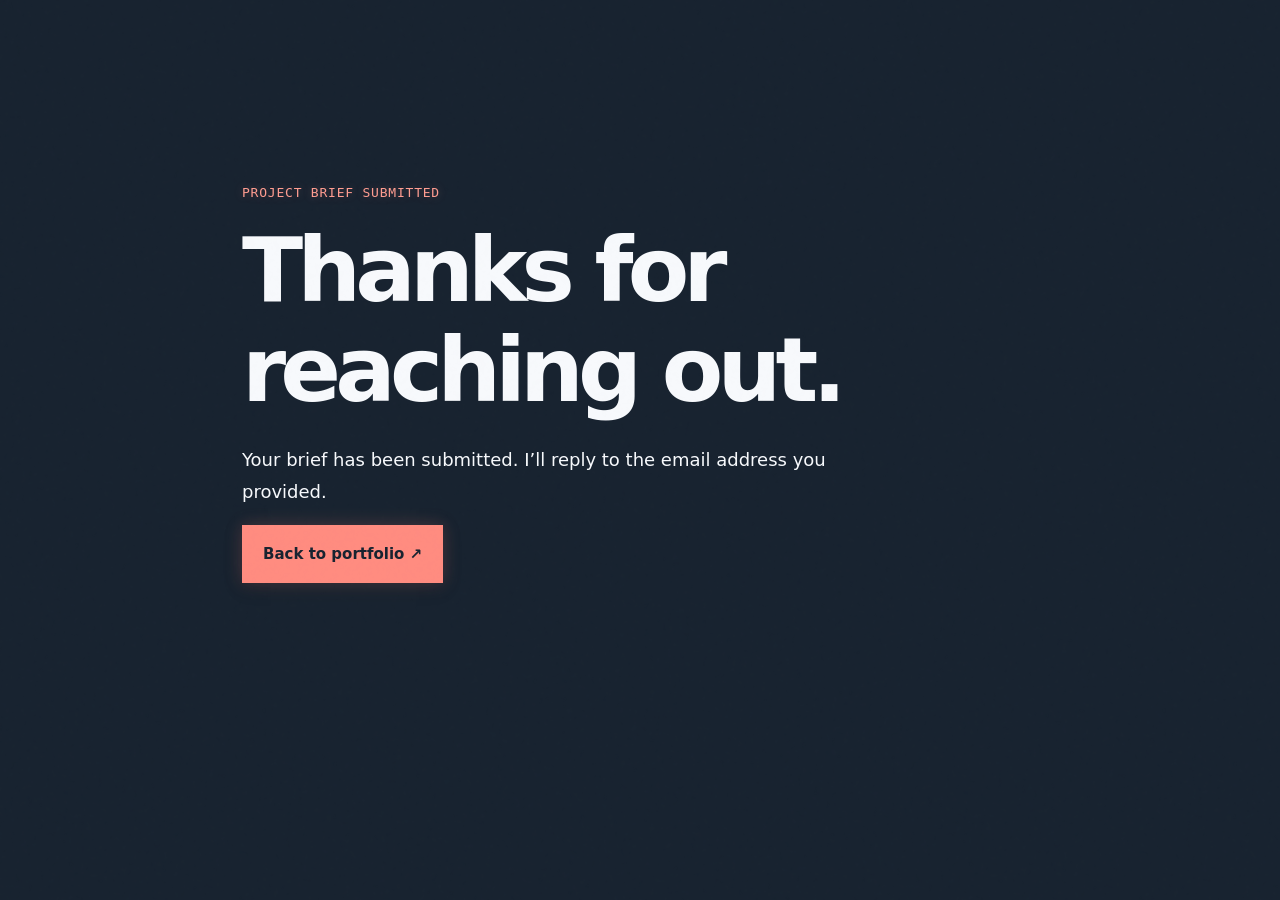
==== commit 1c9db50d: "optimized it" ====
--- a/thank-you.html
+++ b/thank-you.html
@@ -1 +1 @@
-<!doctype html><html lang="en"><head><meta charset="utf-8"><meta name="viewport" content="width=device-width,initial-scale=1"><title>Thank you | Ahsan Nawaz</title><link rel="stylesheet" href="styles.css"><link rel="stylesheet" href="devops-theme.css?v=20261006-live-flow"></head><body><main class="section" style="max-width:720px;margin:15vh auto"><p class="eyebrow">PROJECT BRIEF SUBMITTED</p><h1>Thanks for reaching out.</h1><p>Your brief has been submitted. I’ll reply to the email address you provided.</p><a class="button primary" href="index.html#contact">Back to portfolio ↗</a></main></body></html>+<!doctype html><html lang="en"><head><meta charset="utf-8"><meta name="viewport" content="width=device-width,initial-scale=1"><title>Thank you | Ahsan Nawaz</title><link rel="stylesheet" href="styles.css"><link rel="stylesheet" href="devops-theme.css?v=20261007-responsive-final"></head><body><main class="section" style="max-width:720px;margin:15vh auto"><p class="eyebrow">PROJECT BRIEF SUBMITTED</p><h1>Thanks for reaching out.</h1><p>Your brief has been submitted. I’ll reply to the email address you provided.</p><a class="button primary" href="index.html#contact">Back to portfolio ↗</a></main></body></html>
--- a/devops-theme.css
+++ b/devops-theme.css
@@ -214,3 +214,284 @@
 @media(max-width:760px){.contact-layout{grid-template-columns:1fr;gap:1.5rem}.delivery-nodes{grid-template-columns:1fr}.delivery-node:nth-child(n){grid-column:1;grid-row:auto}.delivery-map{padding:12px 30px 70px}.delivery-node{padding:1rem}.delivery-node small{font-size:.8rem}.diagram-feedback{left:30px;right:10px;font-size:9px}.runtime-services{grid-template-columns:1fr}.live-architecture{padding:1rem}.diagram-toolbar{align-items:flex-start}.diagram-toolbar>span{max-width:180px}}
 @media(max-width:480px){.form-row{grid-template-columns:1fr}.project-contact-form{padding:1rem}}
 @media(prefers-reduced-motion:reduce){.delivery-node,.flow-packet{animation:none}.flow-packet{display:none}}
+
+/* Readable type and a dedicated desktop rail for the scroll companion. */
+:root{--muted:#d6e0ea;--text:#f7f9fc}
+body{font-size:18px;font-weight:450;line-height:1.75}
+h1,h2,h3,.story-title,.hero h1{font-weight:600}
+.hero-text,.story-panel .hero-text,.section-heading>p:last-child,.cta>p{font-size:18px;line-height:1.8}
+.project-content>p:not(.project-type),.project-content li,.capability-grid p,.approach p,.tool-groups dd,.experience-list p,.contact-platforms>p:not(.eyebrow){font-size:17px;line-height:1.75}
+.theme-nav a,.button,.hero-actions .button,.hero-actions .button:last-child,.project-content a{font-size:15px;font-weight:600}
+.eyebrow,.project-type,.availability-pill,.proof span,.journey-cue,.story-stack{font-size:13px;letter-spacing:.06em;font-weight:500}
+.brand{font-size:17px;font-weight:600}.brand-role{font-size:11px;letter-spacing:.08em}
+.proof strong{font-weight:600}.project-number{font-size:14px}
+.command-ticker .ticker-track,.ticker-track{font-size:14px;letter-spacing:.04em}
+.scene-label,.scene-controls,.background-controls button,.diagram-toolbar>span,.diagram-feedback{font-size:12px}
+.delivery-node p,.delivery-node small,.runtime-services span,.architecture-flow article small,.form-submit-row small{font-size:14px;line-height:1.65}
+.project-contact-form label{font-size:15px}.project-contact-form :is(input,select,textarea){font-size:17px}
+body::after{opacity:.015}
+.fox-companion{position:fixed;right:12px;bottom:140px;width:100px;z-index:70}
+.fox-boop{display:block;width:100px;height:100px;padding:0;border:0;background:transparent;cursor:pointer;touch-action:manipulation;filter:drop-shadow(0 4px 8px #0004)}
+.fox-sprite{position:relative;display:block;width:100%;height:100%;transform-origin:50% 78%}
+.fox-directions,.fox-reactions{position:absolute;inset:0;background-size:300% 300%;background-repeat:no-repeat}
+.fox-directions{background-image:url('assets/fox-riso-directions.webp');background-position:50% 50%}
+.fox-reactions{background-image:url('assets/fox-riso-reactions.webp')}
+.fox-dismiss{position:absolute;top:-8px;right:0;width:28px;height:28px;border:1px solid var(--line);border-radius:50%;background:var(--bg);color:var(--text);font:20px/1 system-ui;cursor:pointer}
+.fox-restore{border:1px solid var(--line);border-radius:20px;padding:8px 12px;background:var(--surface);color:var(--text);font:13px system-ui;cursor:pointer}
+.fox-companion [hidden]{display:none}
+@media(min-width:1000px){body{padding-right:124px}}
+@media(max-width:999px){body{padding-bottom:88px}.fox-companion{bottom:12px;right:12px;width:64px}.fox-boop{width:64px;height:64px}.fox-dismiss{top:-6px;right:-2px;width:24px;height:24px}.fox-restore{font-size:12px}}
+@media(max-width:650px){.theme-nav{gap:.8rem}.theme-nav a{font-size:13px}.brand{font-size:15px}.brand-role{font-size:10px}.hero-actions{flex-wrap:wrap}.hero-actions .button,.hero-actions .button:last-child{font-size:14px;padding:11px 14px}.story-panel .hero-text{font-size:18px}.command-ticker .ticker-track{font-size:13px}.scene-label{font-size:11px}.background-controls button{font-size:11px}.proof span{font-size:12px}footer>span:last-child{font-size:14px}}
+
+/* Small close glyph sits outside the fox; the button retains a usable hit area. */
+.fox-dismiss{top:-20px;right:-4px;width:28px;height:28px;border:0;background:transparent;font-size:14px;display:grid;place-items:center;isolation:isolate}
+.fox-dismiss::before{content:"";position:absolute;width:18px;height:18px;border-radius:50%;background:#182330;border:1px solid #8394a5;z-index:-1}
+.fox-dismiss:hover::before,.fox-dismiss:focus-visible::before{border-color:var(--accent);background:#304253}
+@media(max-width:999px){.fox-dismiss{top:-20px;right:-4px;width:28px;height:28px}}
+
+/* Steady neon accents keep the letterforms sharp and the body copy clear. */
+:root{--neon-coral:#ff9d91;--neon-mint:#a0ffd2}
+:is(.hero h1,.section h2,.story-title){text-shadow:0 0 18px #b5dfff24}
+#hero-title .outline-word,.story-title span:last-child{color:var(--neon-coral);text-shadow:0 0 8px #ff8c8050,0 0 26px #ff8c8030}
+:is(.eyebrow,.project-number,.project-content a,.contact-label){color:var(--neon-coral);text-shadow:0 0 10px #ff8c8040}
+.brand-mark{border-color:var(--neon-coral);box-shadow:0 0 14px #ff8c8033,inset 0 0 10px #ff8c801a;text-shadow:0 0 10px #ff8c8050}
+.button.primary{box-shadow:0 0 16px #ff8c803b,0 4px 18px #0003}
+.button.secondary{border-color:#b5cfdf88;box-shadow:inset 0 0 12px #b5dfff0d}
+:is(.button,.project-content a,.theme-nav a):is(:hover,:focus-visible){text-shadow:0 0 10px #ffb1a866}
+.button:is(:hover,:focus-visible){border-color:var(--neon-coral);box-shadow:0 0 20px #ff8c8055}
+.button.primary:is(:hover,:focus-visible){text-shadow:none}
+.project-card,.project-card.featured,.project-contact-form,.live-architecture{border-color:#94b6ce66}
+:is(.project-card,.project-card.featured,.capability-grid>div,.contact-grid>a):hover{border-color:var(--neon-coral);box-shadow:0 0 0 1px #ff8c8030,0 0 26px #ff8c8026}
+.runtime-services span,.diagram-feedback{color:var(--neon-mint);text-shadow:0 0 10px #a0ffd240}
+.scroll-progress span{box-shadow:0 0 10px #ff8c8099}
+:focus-visible{outline-color:var(--neon-mint)!important}
+
+/* Click-to-open speech bubble with a solid readable surface. */
+.fox-message{position:absolute;right:0;bottom:calc(100% + 22px);width:min(290px,calc(100vw - 32px));padding:20px 32px 18px 20px;border:1px solid #ff9d9199;border-radius:16px;background:#20303f;box-shadow:0 0 22px #ff8c8024,0 12px 32px #0005;color:var(--text)}
+.fox-message::after{content:"";position:absolute;bottom:-7px;right:42px;width:12px;height:12px;background:#20303f;border-right:1px solid #ff9d9199;border-bottom:1px solid #ff9d9199;transform:rotate(45deg)}
+.fox-message-text{margin:0 0 12px;font-size:16px;font-weight:500;line-height:1.65;text-shadow:none;overflow-wrap:break-word}
+.fox-message-contact{color:var(--neon-coral);font-size:15px;font-weight:650;text-underline-offset:4px}
+.fox-message-close{position:absolute;top:5px;right:5px;width:28px;height:28px;padding:0;border:0;border-radius:50%;background:transparent;color:var(--muted);font:18px system-ui;cursor:pointer}
+.fox-message-close:hover{color:var(--text);background:#ffffff12}
+@media(max-width:999px){.fox-message::after{right:26px}}
+@media(max-height:500px) and (min-width:1000px){.fox-companion{bottom:90px}.fox-message{bottom:0;right:calc(100% + 12px)}.fox-message::after{display:none}}
+
+/* Readability review: enlarge supporting explanations and remove stacked title shadows. */
+.runtime-services p,.diagram-caption,.architecture-foundation span,.product-actions>span{font-size:14px;line-height:1.7}
+.experience-list strong,.contact-value{font-size:16px}
+#hero-title{text-shadow:0 0 18px #b5dfff24}
+#hero-title .outline-word{text-shadow:0 0 8px #ff8c8050,0 0 26px #ff8c8030}
+@media(max-width:650px){.background-controls{top:auto;bottom:16px;left:16px;right:auto}.background-controls button{font-size:12px;padding:10px 12px}}
+@media(max-width:520px){.site-header{flex-wrap:wrap;gap:16px}.theme-nav{width:100%;justify-content:space-between}.theme-nav a:first-child{display:block}.theme-nav a{font-size:14px}.brand-role{font-size:11px}}
+
+/* Compact project cards retain readable copy and grow naturally with zoom. */
+.project-card:has(.project-preview)>.project-number{padding-top:1rem}
+.project-card:has(.project-preview)>.project-content{padding:1rem 1.2rem 1.2rem .5rem}
+.project-content>p{margin-top:0;margin-bottom:.75rem}
+.project-content .project-type{font-size:.75rem;line-height:1.5;margin-bottom:.6rem}
+.project-content h3{margin-bottom:.65rem}
+.project-content>p:not(.project-type),.project-content li{font-size:1rem;line-height:1.6}
+.project-content ul{margin:.2rem 0 1rem}
+.project-content li+li{margin-top:.25rem}
+#oneview{grid-template-columns:minmax(0,1fr) 290px;min-height:0;gap:0;padding:0;align-items:stretch}
+#oneview .product-story{display:block;min-width:0;padding:1.5rem}
+#oneview .product-story>.project-number{margin-bottom:.75rem;font-size:.75rem}
+#oneview h3{font-size:clamp(2rem,3vw,2.6rem);line-height:1.15;margin-bottom:.5rem}
+#oneview .product-lead{font-size:1.125rem;line-height:1.5;font-weight:550;margin-bottom:.65rem}
+#oneview .project-content{min-width:0}
+#oneview .product-actions{margin-top:.25rem;gap:.5rem 1rem}
+#oneview .product-actions>span{font-size:.75rem;letter-spacing:.03em}
+#oneview .product-visual{min-height:390px}
+#oneview .phone-shell{scale:.78}
+#oneview .product-orbit{font-size:.75rem}
+#oneview .product-badge{left:12px;bottom:16px;padding:.5rem .75rem}
+#contact-form{scroll-margin-top:24px}
+@media(max-width:820px){#oneview{grid-template-columns:1fr}#oneview .product-story{padding:1.25rem}#oneview .product-visual{min-height:350px}#oneview .phone-shell{scale:.7}#oneview .product-orbit{display:none}}
+
+/* A brief first-visit invitation makes the fox interaction discoverable. */
+.fox-hint{position:absolute;right:6px;bottom:calc(100% + 48px);width:164px;max-width:calc(100vw - 32px);padding:12px 18px;border:1px solid #ffe6c6;border-radius:48% 52% 46% 54% / 48% 46% 54% 52%;background:#f4e5ce;color:#243644;font:600 15px/1.45 system-ui;text-align:center;box-shadow:0 4px 16px #0003;cursor:pointer}
+.fox-hint::before,.fox-hint::after{content:"";position:absolute;border:1px solid #ffe6c6;border-radius:50%;background:#f4e5ce;pointer-events:none}
+.fox-hint::before{width:12px;height:10px;right:42px;bottom:-17px}
+.fox-hint::after{width:7px;height:6px;right:34px;bottom:-30px}
+.fox-hint:hover,.fox-hint:focus-visible{background:#fff0db;box-shadow:0 4px 20px #ffb99130}
+@media(max-width:999px){.fox-hint{right:0}.fox-hint::before{right:25px}.fox-hint::after{right:19px}}
+@media(max-height:500px) and (min-width:1000px){.fox-hint{right:calc(100% + 20px);bottom:35px}.fox-hint::before{right:-16px;bottom:15px}.fox-hint::after{right:-29px;bottom:8px}}
+
+/* Keep the introduction, consistent actions, and experience proof together. */
+.hero .story-panel:first-child{display:block;min-height:0;max-width:680px;padding:20px 0 22px}
+.hero .availability-pill{margin-bottom:12px}
+.hero .eyebrow{margin-bottom:10px}
+.hero h1{font-size:clamp(2.8rem,4.3vw,4rem);line-height:1.05;margin-bottom:14px}
+.hero .hero-line-final{margin-top:.35em}
+.hero .story-panel .hero-text{max-width:650px;font-size:18px;line-height:1.6;margin:0 0 16px}
+.hero .hero-actions{display:grid;grid-template-columns:repeat(2,minmax(0,1fr));gap:10px;margin-top:0;max-width:650px;align-items:stretch}
+.hero .hero-actions:has(> :nth-child(3)){grid-template-columns:repeat(3,minmax(0,1fr))}
+.hero .hero-actions .button,.hero .hero-actions .button:last-child{display:flex;align-items:center;justify-content:center;gap:5px;width:100%;min-width:0;min-height:48px;margin:0;padding:10px 12px;border:1px solid var(--line);font-size:15px;line-height:1.35;font-weight:600;text-align:center}
+.hero .hero-actions .button.primary{border-color:var(--accent)}
+.hero .journey-cue{margin:14px 0 0;font-size:12px}
+.proof div{padding:14px 18px}
+@media(min-width:651px) and (max-height:740px){.site-header{padding-block:16px}.hero .story-panel:first-child{padding-block:12px}.hero h1{font-size:clamp(2.6rem,4vw,3.4rem)}.hero .story-panel .hero-text{font-size:17px}.hero .availability-pill{margin-bottom:8px}.hero .eyebrow{margin-bottom:8px}.proof div{padding-block:12px}}
+@media(max-width:650px){.hero .story-panel:first-child{padding:16px 0 18px}.hero h1{font-size:clamp(2.5rem,10vw,3.2rem)}.hero .story-panel .hero-text{font-size:17px;line-height:1.55}.hero .hero-actions{gap:8px}.hero .hero-actions .button,.hero .hero-actions .button:last-child{font-size:13px;min-height:50px;padding:9px 6px}.hero .journey-cue{font-size:11px;margin-top:12px}.proof div{padding:10px 12px}.proof strong{font-size:18px}.proof span{font-size:12px}.site-header{padding-block:14px}}
+
+/* Fit the complete experience strip at the viewport edge using measured heights. */
+.hero.parallax-story{display:flex;flex-direction:column;justify-content:flex-start;align-items:stretch;min-height:calc(100svh - var(--opening-header-height,90px) - var(--opening-proof-height,90px));padding:32px 24px 36px}
+.hero .story-panels{display:flex;flex:1;width:100%}
+.hero .story-panel:first-child{display:flex;flex:1;flex-direction:column;justify-content:space-between;gap:12px;width:100%;min-height:0;padding-block:0}
+.hero .story-panel:first-child>*{flex-shrink:0}
+@media(max-width:650px){.hero.parallax-story{padding:16px 24px 24px}}
+
+/* Keep both bubbles aligned to the small companion on each screen size. */
+.fox-companion{container-type:inline-size}
+.fox-message{width:min(clamp(240px,170cqw,320px),calc(100vw - 32px));padding:16px 30px 14px 16px}
+.fox-message-text{font-size:clamp(14px,8cqw,16px);margin-bottom:10px}
+.fox-message-contact{font-size:clamp(14px,7cqw,15px)}
+.fox-message::after{right:calc(50cqw - 6px)}
+.fox-hint{right:0;width:min(clamp(140px,75cqw,180px),calc(100vw - 32px));padding:10px 14px;font-size:clamp(13px,7cqw,15px)}
+.fox-hint::before{right:calc(50cqw - 6px)}
+.fox-hint::after{right:calc(50cqw - 3.5px)}
+@media(max-height:500px) and (min-width:1000px){.fox-hint{right:calc(100% + 20px)}.fox-hint::before{right:-16px}.fox-hint::after{right:-29px}}
+
+
+/* Services explain client deliverables without repeating the hero or tool list. */
+.services-grid{gap:16px;grid-template-columns:repeat(2,minmax(0,1fr))}
+.services-grid>div{padding:24px;min-width:0}
+.services-grid h3{font-size:21px;line-height:1.3;margin:12px 0 10px}
+.services-grid p{font-size:16px;line-height:1.7}
+.services-actions{margin-top:24px}
+@media(max-width:650px){.services-grid{grid-template-columns:1fr;gap:12px}.services-grid>div{padding:20px}.services-grid h3{font-size:20px}.services-actions .button{width:100%}}
+
+/* Use a stronger headline on tall desktop screens without enlarging body copy. */
+@media(min-width:1000px) and (min-height:850px){.hero h1{font-size:clamp(3.5rem,5vw,5rem)}}
+@media(max-width:650px){.hero .story-panel:first-child{justify-content:flex-start;gap:0}}
+
+/* Keep the mobile primary action readable and its arrow centered with the label. */
+.hero .hero-actions .button>span[aria-hidden="true"]{flex-shrink:0}
+@media(max-width:650px){
+  .hero .hero-actions:has(> :nth-child(3)){grid-template-columns:repeat(2,minmax(0,1fr))}
+  .hero .hero-actions .button.primary{grid-column:1 / -1;gap:8px}
+}
+
+/* Raise the mobile fox only while the return-to-top control is visible. */
+@media(max-width:999px){
+  .back-to-top{bottom:16px!important;right:16px}
+  .fox-companion{bottom:12px;transition:bottom .2s ease}
+  body:has(.back-to-top.is-visible) .fox-companion{bottom:80px}
+}
+@media(max-width:999px) and (prefers-reduced-motion:reduce){.fox-companion{transition:none}}
+
+/* Center the scaled handset before floating it, with room for the full frame. */
+@media(max-width:820px){
+  #oneview .product-visual{min-height:420px;min-width:0}
+  #oneview .phone-shell{top:calc(50% - 20px);translate:-50% -50%;transform:rotate(5deg);animation-name:oneview-mobile-float}
+}
+@keyframes oneview-mobile-float{
+  0%,100%{transform:rotate(5deg)}
+  50%{transform:translateY(-8px) rotate(2deg)}
+}
+
+/* Soft scalloped cloud with a shaded underside and a trail of thought bubbles. */
+.fox-hint:has(.fox-thought-cloud){border:0;border-radius:0;background:transparent;box-shadow:none;isolation:isolate;padding:12px 16px;font-size:15px;line-height:1.5}
+.fox-thought-cloud{position:absolute;inset:-14px -8px;width:calc(100% + 16px);height:calc(100% + 28px);z-index:-1;overflow:visible;pointer-events:none;filter:drop-shadow(0 5px 7px #0003)}
+.fox-hint-label{position:relative;display:block;color:#243644;font-weight:650;text-shadow:none}
+.fox-hint::before,.fox-hint::after{background:radial-gradient(ellipse at 35% 25%,#fffef8 15%,#fff1dd 60%,#dcc5a8);border:1px solid #fff5e4;box-shadow:0 2px 4px #0002}
+.fox-hint::before{width:14px;height:12px;bottom:-26px}
+.fox-hint::after{width:8px;height:7px;bottom:-40px}
+.fox-hint:has(.fox-thought-cloud):hover,.fox-hint:has(.fox-thought-cloud):focus-visible{background:transparent;box-shadow:none}
+.fox-hint:hover .fox-thought-cloud{filter:drop-shadow(0 5px 9px #ffb99145)}
+@media(max-height:500px) and (min-width:1000px){.fox-hint::before{bottom:15px}.fox-hint::after{bottom:8px}}
+
+/* Put project evidence and client decisions ahead of decoration. */
+.case-study{margin:1rem 0 1.25rem;display:grid;gap:.9rem}
+.case-study>div{padding-left:1rem;border-left:2px solid #94b6ce55;min-width:0}
+.case-study>div:last-child{border-left-color:var(--neon-coral)}
+.case-study dt{font-size:12px;text-transform:uppercase;letter-spacing:.1em;color:var(--neon-coral);font-weight:650;margin-bottom:.25rem}
+.case-study dd{margin:0;color:var(--muted);font-size:16px;line-height:1.65;overflow-wrap:anywhere}
+.hero .hero-actions{flex-wrap:wrap;align-items:center}
+.hero .hero-actions .button{flex:1 1 200px}
+.hero .hero-actions .resume-link{flex:0 0 auto;color:var(--text);font-size:14px;padding:12px;text-underline-offset:5px}
+.consultation-invite{margin-top:2rem;padding:2rem;border:1px solid #94b6ce66;border-radius:12px;background:#263544f2;display:flex;align-items:center;justify-content:space-between;gap:2rem}
+.consultation-invite>div{max-width:650px;min-width:0}
+.consultation-invite h3{font-size:clamp(1.4rem,3vw,2rem);margin:.5rem 0}
+.consultation-invite p:not(.eyebrow){color:var(--muted);line-height:1.75;margin-bottom:0}
+.consultation-invite .button{flex-shrink:0}
+.stack-proof-grid{display:grid;grid-template-columns:repeat(3,minmax(0,1fr));gap:1.25rem;margin-bottom:1.5rem}
+.stack-proof-grid>a{display:block;padding:1.5rem;border:1px solid #94b6ce66;border-radius:10px;background:#263544f2;text-decoration:none;min-width:0}
+.stack-proof-grid strong{display:block;font-size:20px;color:var(--text)}
+.stack-proof-grid span{display:block;color:var(--neon-coral);font-size:13px;margin-top:.75rem;line-height:1.65}
+.stack-proof-grid p{font-size:16px;color:var(--muted);line-height:1.75;margin-bottom:0}
+.stack-proof-grid a:is(:hover,:focus-visible){border-color:var(--neon-coral)}
+.full-stack summary{padding:1rem 0;cursor:pointer;color:var(--text);font-weight:600;text-underline-offset:5px}
+.full-stack summary:focus-visible,.resume-link:focus-visible{outline:2px solid var(--neon-coral);outline-offset:4px}
+.contact-expectations{padding-left:1.2rem;color:var(--muted);font-size:15px;line-height:1.75;margin-top:1.5rem}
+.contact-expectations li+li{margin-top:.5rem}
+.command-ticker .ticker-track{animation-duration:70s}
+@media(max-width:820px){.stack-proof-grid{grid-template-columns:1fr}.consultation-invite{flex-direction:column;align-items:flex-start;padding:1.5rem;gap:1.5rem}}
+@media(max-width:480px){.hero .hero-actions .button{flex-basis:calc(50% - 8px)}.hero .hero-actions .resume-link{padding:8px 0}.case-study dd{font-size:15px}.consultation-invite .button{width:100%;justify-content:center}}
+
+/* Give the main contact action a clear, accessible place in navigation. */
+.theme-nav .nav-contact{display:inline-flex;align-items:center;justify-content:center;min-height:44px;padding:10px 20px;box-sizing:border-box;border:1px solid #ffad9f;border-radius:7px;background:#ff8c80;color:#142230;font-size:15px;font-weight:750;line-height:1.2;white-space:nowrap;box-shadow:0 0 18px #ff8c8026;text-shadow:none;transition:background .2s,box-shadow .2s}
+.theme-nav .nav-contact::after{display:none}
+.theme-nav .nav-contact:is(:hover,:focus-visible){background:#ffb1a8;color:#142230;text-shadow:none;box-shadow:0 0 22px #ff8c8040}
+.theme-nav .nav-contact:focus-visible{outline:2px solid #fff;outline-offset:4px}
+@media(max-width:650px){.theme-nav .nav-contact{font-size:14px;padding:10px 14px}}
+@media(prefers-reduced-motion:reduce){.theme-nav .nav-contact{transition:none}}
+
+/* Center text links beside the taller Contact button. */
+.theme-nav{align-items:center}
+.theme-nav a{align-items:center;line-height:1.2}
+.theme-nav a:not(.nav-contact){min-height:44px;padding-block:10px;box-sizing:border-box;align-content:center;white-space:nowrap}
+
+/* Keep all four navigation destinations visible on narrow screens. */
+.theme-nav a:first-child{display:block}
+@media(max-width:760px){.site-header{flex-wrap:wrap;gap:16px}.theme-nav{width:100%;justify-content:space-between;gap:12px}.theme-nav a{font-size:14px}}
+@media(max-width:480px){.theme-nav{gap:6px}.theme-nav a{font-size:12px;letter-spacing:0}.theme-nav .nav-contact{font-size:12px;padding-inline:10px}}
+@media(max-width:350px){.theme-nav{display:grid;grid-template-columns:1fr 1fr;gap:8px 12px}.theme-nav a{text-align:center}}
+
+/* Keep floating scene controls clear of content on mobile. */
+@media(max-width:760px){.scene-controls.background-controls{display:none}}
+
+.contact-status{margin:0;color:var(--muted);font-size:14px;line-height:1.6}
+.contact-status:empty{display:none}
+.project-contact-form button:disabled{opacity:.65;cursor:wait}
+
+/* Final responsive pass: predictable grids, touch targets, and safe insets. */
+.hero .hero-actions:has(.resume-link){grid-template-columns:repeat(2,minmax(0,1fr));align-items:center}
+.hero .hero-actions .resume-link{grid-column:1 / -1;justify-self:start;min-height:44px;display:inline-flex;align-items:center;padding:8px 0}
+.contact-layout>*{min-width:0}
+.project-contact-form label,.form-row>*{min-width:0}
+.project-contact-form :is(input,textarea){font-size:max(16px,1rem)}
+.full-stack summary,.diagram-toggle,.terminal-new-message{min-height:44px;box-sizing:border-box}
+.fox-dismiss,.fox-message-close{width:44px;height:44px}
+.fox-dismiss{top:-30px;right:-8px}
+.fox-message{padding-right:44px;max-height:min(360px,70svh);overflow-y:auto}
+.fox-message-close{top:0;right:0}
+@media(min-width:761px) and (max-width:1100px){
+ .site-header{flex-direction:column;align-items:flex-start;gap:16px}
+ .theme-nav{width:100%;justify-content:space-between;gap:16px;overflow:visible}
+ .delivery-nodes{grid-template-columns:repeat(2,minmax(0,1fr));gap:36px 24px}
+ .delivery-node:nth-child(n){grid-column:auto;grid-row:auto}
+ .stack-proof-grid{grid-template-columns:1fr}
+}
+@media(max-width:760px){
+ .theme-nav{overflow:visible;padding-bottom:0}
+ .hero .hero-actions:has(.resume-link) .button.primary{grid-column:1 / -1}
+ .hero .hero-actions:has(.resume-link) .button.secondary{grid-column:1 / -1}
+ .hero .hero-actions .resume-link{grid-column:1 / -1}
+ .contact-platforms .button{justify-content:center;text-align:center}
+ .diagram-toolbar{flex-wrap:wrap}
+ .tool-drift{display:none}
+ .fox-companion{right:max(12px,env(safe-area-inset-right));bottom:calc(12px + env(safe-area-inset-bottom))}
+ body:has(.back-to-top.is-visible) .fox-companion{bottom:calc(80px + env(safe-area-inset-bottom))}
+ .back-to-top{bottom:calc(16px + env(safe-area-inset-bottom))!important}
+ body{padding-bottom:calc(88px + env(safe-area-inset-bottom))}
+}
+@media(max-width:380px){
+ .theme-nav{display:grid;grid-template-columns:repeat(2,minmax(0,1fr));gap:8px 12px}
+ .theme-nav a{display:flex!important;justify-content:center;text-align:center;min-width:0}
+ .availability-pill{white-space:normal;line-height:1.6}
+ .hero.parallax-story{padding-inline:16px}
+ .consultation-invite{padding:1rem}
+ .diagram-toolbar>span{max-width:none}
+ .proof div{padding-inline:10px}
+}
+@supports not (height:100svh){.hero.parallax-story{min-height:calc(100vh - var(--opening-header-height,90px) - var(--opening-proof-height,90px))}}
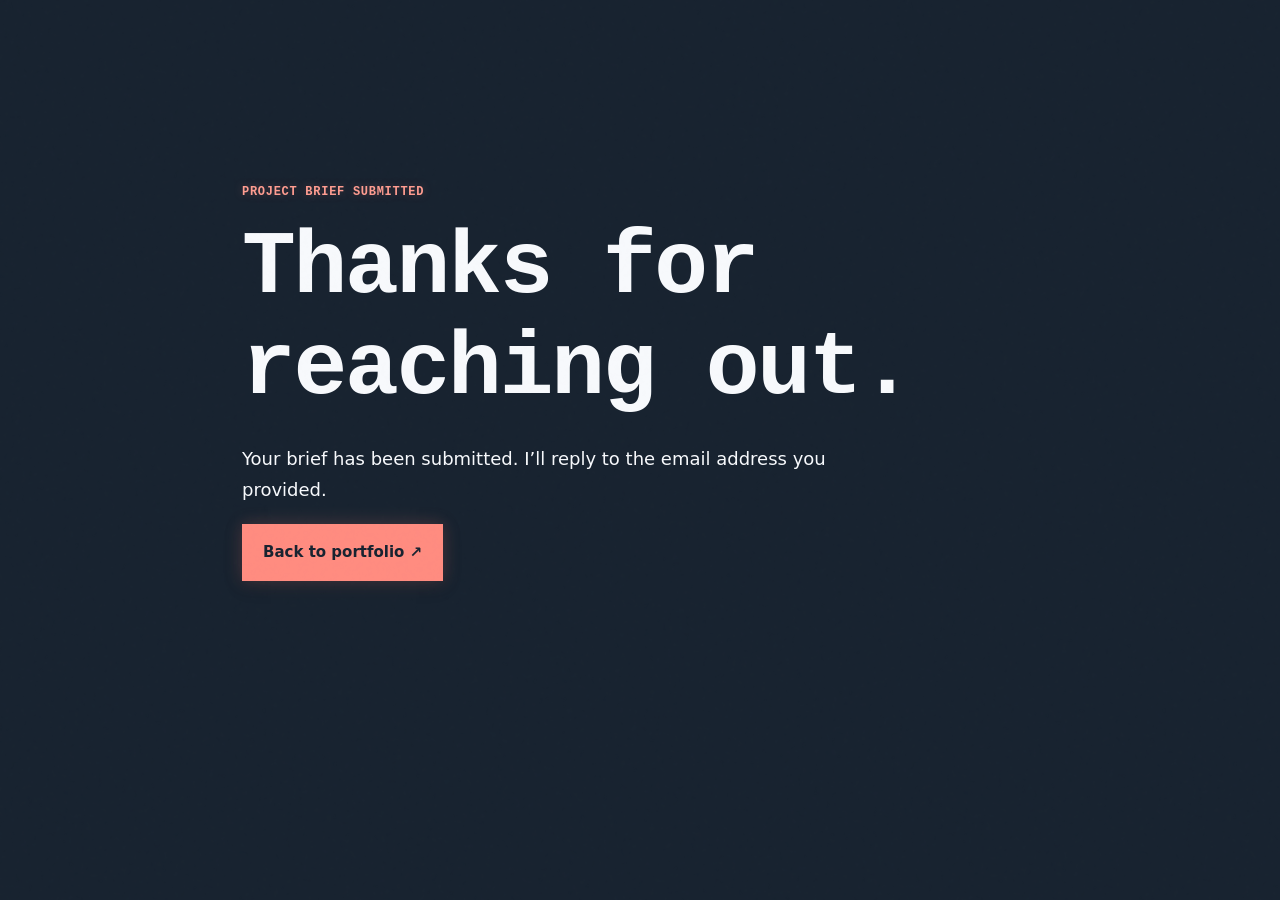
==== commit c7219214: "updated portfolio" ====
--- a/thank-you.html
+++ b/thank-you.html
@@ -1 +1 @@
-<!doctype html><html lang="en"><head><meta charset="utf-8"><meta name="viewport" content="width=device-width,initial-scale=1"><title>Thank you | Ahsan Nawaz</title><link rel="stylesheet" href="styles.css"><link rel="stylesheet" href="devops-theme.css?v=20261007-responsive-final"></head><body><main class="section" style="max-width:720px;margin:15vh auto"><p class="eyebrow">PROJECT BRIEF SUBMITTED</p><h1>Thanks for reaching out.</h1><p>Your brief has been submitted. I’ll reply to the email address you provided.</p><a class="button primary" href="index.html#contact">Back to portfolio ↗</a></main></body></html>+<!doctype html><html lang="en"><head><meta charset="utf-8"><meta name="viewport" content="width=device-width,initial-scale=1"><title>Thank you | Ahsan Nawaz</title><link rel="stylesheet" href="styles.css"><link rel="stylesheet" href="devops-theme.css?v=20261008-animated-underline"></head><body><main class="section" style="max-width:720px;margin:15vh auto"><p class="eyebrow">PROJECT BRIEF SUBMITTED</p><h1>Thanks for reaching out.</h1><p>Your brief has been submitted. I’ll reply to the email address you provided.</p><a class="button primary" href="index.html#contact">Back to portfolio ↗</a></main></body></html>
--- a/styles.css
+++ b/styles.css
@@ -319,7 +319,7 @@
   .window-main { bottom: 14%; right: 3%; width: 90%; }
   .motion-status { bottom: 4%; left: 2%; }
   .section { padding-bottom: 5rem; padding-top: 5rem; }
-  .proof { margin-inline: 1rem; }
+  .proof { margin-inline: 0; width: 100%; grid-template-columns: repeat(2, minmax(0, 1fr)); }
   .proof div { padding: 1.1rem; }
   .project-card { grid-template-columns: 1fr; min-height: auto; padding: 1.35rem; }
   .product-feature { padding: 0; }
@@ -411,9 +411,9 @@
 }
 
 @keyframes orbit-drift {
-  0% { margin-left: -18px; }
-  50% { margin-left: 18px; }
-  100% { margin-left: -18px; }
+  0% { translate: -18px 0; }
+  50% { translate: 18px 0; }
+  100% { translate: -18px 0; }
 }
 
 /* Interactive DevOps repair robot */
@@ -472,9 +472,7 @@
 @keyframes wheel-spin { to { transform: rotate(360deg); } }
 @media (prefers-reduced-motion: reduce) { .gear-rotor { animation: none; } }
 /* Cloud-shaped floating navigation. */
-.bubble-nav a { background: url("assets/nav-cloud.svg") center / 100% 100% no-repeat; backdrop-filter: none; border: 0; border-radius: 0; box-shadow: none; filter: drop-shadow(0 8px 16px rgba(0,0,0,.3)); height: 76px; padding: 1.2rem .7rem 0; width: 112px; }
 .bubble-nav a::before, .bubble-nav a::after { display: none; }
-.bubble-nav a:hover, .bubble-nav a:focus-visible { background: url("assets/nav-cloud.svg") center / 100% 100% no-repeat; box-shadow: none; filter: brightness(1.25) drop-shadow(0 9px 20px rgba(78,229,154,.28)); }
 @media (max-width: 520px) { .bubble-nav a { height: 58px; padding: .9rem .4rem 0; width: 84px; } }
 @media (min-width: 521px) {
   .bubble-nav a:nth-child(1) { left: 7%; top: 39%; }
--- a/devops-theme.css
+++ b/devops-theme.css
@@ -77,8 +77,8 @@
 html.js :is(.project-card,.capability-grid>div,.contact-grid>a).fabric-tile:hover{background:transparent;border-color:transparent;backdrop-filter:none;box-shadow:none;transform:none}
 .tile-fabric{position:absolute;z-index:-1;pointer-events:none;display:block}
 .fabric-tile>:not(.tile-fabric){position:relative;z-index:1}
-#portfolio-loader{position:fixed;inset:0;z-index:1000;background:#05070a;display:none;align-items:center;justify-content:center;transition:opacity .8s ease,visibility .8s}
-.js #portfolio-loader{display:flex;animation:loader-failsafe 0s 6s forwards}
+#portfolio-loader{position:fixed;inset:0;z-index:1000;background:#05070a;display:none;align-items:center;justify-content:center;transition:opacity .25s ease,visibility .25s}
+.js #portfolio-loader{display:flex;animation:loader-failsafe 0s 2s forwards}
 #portfolio-loader.is-complete{opacity:0;visibility:hidden;pointer-events:none}
 .loader-inner{width:min(420px,74vw);text-align:center}
 .loader-mark{display:block;position:relative;width:56px;height:56px;margin:0 auto 30px;font:20px/56px monospace;color:#dfe7e0}
@@ -234,13 +234,13 @@
 .fox-boop{display:block;width:100px;height:100px;padding:0;border:0;background:transparent;cursor:pointer;touch-action:manipulation;filter:drop-shadow(0 4px 8px #0004)}
 .fox-sprite{position:relative;display:block;width:100%;height:100%;transform-origin:50% 78%}
 .fox-directions,.fox-reactions{position:absolute;inset:0;background-size:300% 300%;background-repeat:no-repeat}
-.fox-directions{background-image:url('assets/fox-riso-directions.webp');background-position:50% 50%}
-.fox-reactions{background-image:url('assets/fox-riso-reactions.webp')}
+.fox-directions{background-image:url('assets/fox-riso-directions-optimized.webp');background-position:50% 50%}
+.fox-reactions{background-image:url('assets/fox-riso-reactions-optimized.webp')}
 .fox-dismiss{position:absolute;top:-8px;right:0;width:28px;height:28px;border:1px solid var(--line);border-radius:50%;background:var(--bg);color:var(--text);font:20px/1 system-ui;cursor:pointer}
 .fox-restore{border:1px solid var(--line);border-radius:20px;padding:8px 12px;background:var(--surface);color:var(--text);font:13px system-ui;cursor:pointer}
 .fox-companion [hidden]{display:none}
-@media(min-width:1000px){body{padding-right:124px}}
-@media(max-width:999px){body{padding-bottom:88px}.fox-companion{bottom:12px;right:12px;width:64px}.fox-boop{width:64px;height:64px}.fox-dismiss{top:-6px;right:-2px;width:24px;height:24px}.fox-restore{font-size:12px}}
+@media(min-width:1200px) and (hover:hover) and (pointer:fine){body{padding-right:124px}}
+@media(max-width:999px){body{padding-bottom:0}.fox-companion{bottom:12px;right:12px;width:64px}.fox-boop{width:64px;height:64px}.fox-dismiss{top:-6px;right:-2px;width:24px;height:24px}.fox-restore{font-size:12px}}
 @media(max-width:650px){.theme-nav{gap:.8rem}.theme-nav a{font-size:13px}.brand{font-size:15px}.brand-role{font-size:10px}.hero-actions{flex-wrap:wrap}.hero-actions .button,.hero-actions .button:last-child{font-size:14px;padding:11px 14px}.story-panel .hero-text{font-size:18px}.command-ticker .ticker-track{font-size:13px}.scene-label{font-size:11px}.background-controls button{font-size:11px}.proof span{font-size:12px}footer>span:last-child{font-size:14px}}
 
 /* Small close glyph sits outside the fox; the button retains a usable hit area. */
@@ -463,7 +463,7 @@
 .full-stack summary,.diagram-toggle,.terminal-new-message{min-height:44px;box-sizing:border-box}
 .fox-dismiss,.fox-message-close{width:44px;height:44px}
 .fox-dismiss{top:-30px;right:-8px}
-.fox-message{padding-right:44px;max-height:min(360px,70svh);overflow-y:auto}
+.fox-message{padding-right:44px;max-height:none;overflow:visible}
 .fox-message-close{top:0;right:0}
 @media(min-width:761px) and (max-width:1100px){
  .site-header{flex-direction:column;align-items:flex-start;gap:16px}
@@ -483,7 +483,7 @@
  .fox-companion{right:max(12px,env(safe-area-inset-right));bottom:calc(12px + env(safe-area-inset-bottom))}
  body:has(.back-to-top.is-visible) .fox-companion{bottom:calc(80px + env(safe-area-inset-bottom))}
  .back-to-top{bottom:calc(16px + env(safe-area-inset-bottom))!important}
- body{padding-bottom:calc(88px + env(safe-area-inset-bottom))}
+ body{padding-bottom:0}
 }
 @media(max-width:380px){
  .theme-nav{display:grid;grid-template-columns:repeat(2,minmax(0,1fr));gap:8px 12px}
@@ -495,3 +495,209 @@
  .proof div{padding-inline:10px}
 }
 @supports not (height:100svh){.hero.parallax-story{min-height:calc(100vh - var(--opening-header-height,90px) - var(--opening-proof-height,90px))}}
+
+/* Native range interaction supports mouse, touch, and keyboard on all layouts. */
+.send-check{--send-progress:0%;background:#192735;border:1px solid #94b6ce66;border-radius:8px;padding:1rem;min-width:0}
+.send-check-heading{display:flex;justify-content:space-between;align-items:center;gap:12px;margin-bottom:.75rem}
+.send-check-heading>span,.send-check>small{font-size:12px;color:var(--muted);line-height:1.6}
+.send-check>small{display:block;margin-top:.75rem}
+.send-slider-track{height:52px;position:relative;border:1px solid #617382;border-radius:7px;background:#101c29;overflow:hidden}
+.send-slider-fill{position:absolute;inset:0 auto 0 0;width:var(--send-progress);background:#ff8c8033;pointer-events:none}
+.send-slider-caption{position:absolute;inset:0;display:grid;place-items:center;padding-left:36px;font-size:14px;color:var(--text);pointer-events:none}
+.project-contact-form .send-slider-track input{position:absolute;inset:0;width:100%;height:52px;padding:0;margin:0;border:0;border-radius:0;background:transparent;appearance:none;-webkit-appearance:none;cursor:ew-resize;touch-action:pan-y}
+.send-slider-track input::-webkit-slider-runnable-track{height:52px;background:transparent}
+.send-slider-track input::-moz-range-track{height:52px;background:transparent}
+.send-slider-track input::-webkit-slider-thumb{-webkit-appearance:none;appearance:none;width:52px;height:52px;border:0;border-radius:6px;background:#ff8c80 url("data:image/svg+xml,%3Csvg xmlns='http://www.w3.org/2000/svg' viewBox='0 0 24 24' fill='none' stroke='%23101c29' stroke-width='2.5'%3E%3Cpath d='m9 6 6 6-6 6'/%3E%3C/svg%3E") center/24px no-repeat}
+.send-slider-track input::-moz-range-thumb{width:52px;height:52px;border:0;border-radius:6px;background:#ff8c80 url("data:image/svg+xml,%3Csvg xmlns='http://www.w3.org/2000/svg' viewBox='0 0 24 24' fill='none' stroke='%23101c29' stroke-width='2.5'%3E%3Cpath d='m9 6 6 6-6 6'/%3E%3C/svg%3E") center/24px no-repeat}
+.project-contact-form .send-slider-track input:focus-visible{outline:2px solid #fff;outline-offset:-4px}
+.send-check.confirmed{border-color:#8ce3ae}.send-check.confirmed .send-slider-fill{background:#8ce3ae33}
+.send-check.confirmed .send-check-heading>span{color:#8ce3ae}
+.contact-fox-dock{position:relative;min-height:155px;min-width:0}
+.contact-fox-dock[hidden]{display:none}
+.contact-fox-dock .fox-companion.at-contact{position:absolute;top:25px;right:0;bottom:auto;width:100px;transition:none}
+.at-contact .fox-hint{display:none}
+.at-contact .fox-message{right:calc(100% + 8px);top:-25px;bottom:auto;width:clamp(160px,calc(100vw - 230px),290px);padding:14px 36px 14px 14px;max-height:none;overflow:visible}
+.at-contact .fox-message::after{top:42px;right:-7px;bottom:auto;transform:rotate(-45deg)}
+.at-contact .fox-message-text{font-size:14px;line-height:1.5;margin-bottom:0}
+.at-contact .fox-message-contact{display:none}
+@media(max-width:999px){.contact-fox-dock .fox-companion.at-contact{width:64px}}
+@media(max-width:480px){.contact-fox-dock{min-height:195px}.at-contact .fox-message{width:calc(100vw - 162px);min-width:0}.send-check-heading{align-items:flex-start}.send-check-heading>span{text-align:right}.send-check{padding:.85rem}}
+/* Size the helper bubble from the actual form width, not the viewport. */
+.contact-fox-dock .fox-companion.at-contact{width:100%}
+.at-contact .fox-boop{margin-left:auto}
+.at-contact .fox-dismiss{right:-8px}
+.at-contact .fox-restore{float:right}
+.at-contact .fox-message{right:108px;width:calc(100% - 116px);max-width:290px}
+@media(max-width:999px){.at-contact .fox-message{right:72px;width:calc(100% - 80px)}}
+.contact-fox-dock .fox-companion.at-contact{bottom:auto!important}
+
+/* The fox sits above the form, centered in its own space. */
+.contact-form-wrap{min-width:0}
+.contact-fox-dock{min-height:240px}
+.contact-fox-dock .fox-companion.at-contact{top:auto;bottom:12px!important;left:50%;right:auto;width:100px;transform:translateX(-50%)}
+.at-contact .fox-boop{margin:0}
+.at-contact .fox-message{top:auto;bottom:calc(100% + 16px);right:50%;width:min(290px,calc(100vw - 64px));max-width:none;transform:translateX(50%);padding:14px 40px 14px 16px}
+.at-contact .fox-message::after{top:auto;bottom:-7px;right:calc(50% - 6px);transform:rotate(45deg)}
+.at-contact .fox-message-contact{display:inline-block;margin-top:10px;font-size:13px}
+.fox-hint{border-radius:12px;background:#f4e5ce;border:1px solid #ffe6c6;box-shadow:0 4px 16px #0003;bottom:calc(100% + 20px);min-height:44px}
+.fox-hint::before,.fox-hint::after{display:none}
+.at-contact .fox-hint:not([hidden]){display:block;right:50%;transform:translateX(50%);bottom:calc(100% + 20px);width:170px}
+@media(max-width:999px){.contact-fox-dock .fox-companion.at-contact{width:64px}.at-contact .fox-message{right:50%;width:min(260px,calc(100vw - 64px))}}
+
+/* Compact footer; reserve space beside the text for the mobile return arrow. */
+footer{max-width:none;width:100%;align-items:center;gap:24px;border-top:1px solid var(--line);padding:28px max(24px,calc((100% - var(--max)) / 2));line-height:1.7}
+footer>span:first-child{flex-shrink:0}
+.footer-note{display:flex;flex-wrap:wrap;justify-content:flex-end;gap:0 6px;min-width:0}
+.footer-availability{white-space:nowrap}
+@media(min-width:1200px) and (hover:hover) and (pointer:fine){
+ footer{width:calc(100% + 124px);margin-right:-124px;padding-right:calc(124px + max(24px,calc((100% - var(--max)) / 2)))}
+}
+@media(max-width:760px){
+ footer{flex-direction:column;align-items:flex-start;gap:6px;padding:16px max(76px,calc(76px + env(safe-area-inset-right))) calc(20px + env(safe-area-inset-bottom)) max(16px,env(safe-area-inset-left));text-align:left;line-height:1.5}
+ footer>span:first-child{font-size:13px}
+ footer>.footer-note{display:flex;flex-direction:column;align-items:flex-start;gap:2px;max-width:34rem;font-size:12px;text-align:left;text-wrap:wrap}
+ .footer-availability{color:var(--muted);font-size:12px;letter-spacing:.03em}
+}
+
+/* Tablets use a content-sized introduction in portrait and landscape. */
+@media(min-width:761px) and (max-width:1199px), (min-width:761px) and (max-width:1600px) and (pointer:coarse){
+ .hero.parallax-story{min-height:0;padding:36px 32px 32px}
+ .hero .story-panels{flex:0 0 auto}
+ .hero .story-panel:first-child{flex:0 1 760px;max-width:760px;justify-content:flex-start;gap:18px}
+ .hero .availability-pill,.hero .eyebrow,.hero h1,.hero .story-panel .hero-text,.hero .journey-cue{margin-block:0}
+ .hero .hero-actions{width:100%}
+ .fox-companion{width:64px;bottom:80px;right:12px}
+ .fox-boop{width:64px;height:64px}
+ .back-to-top{bottom:16px!important;right:16px}
+}
+
+/* Eight-layer platform explorer. */
+.stack-anchor{position:absolute;top:0;scroll-margin-top:32px}
+.tool-stack .section-heading{max-width:800px}
+.stack-explorer{--stack-progress:12.5%;position:relative;border:1px solid #91abc24d;border-radius:18px;background:linear-gradient(130deg,#263544fa,#1b2937fa);box-shadow:0 24px 65px #07111b30;overflow:hidden}
+.stack-tabs{position:relative;display:flex;overflow-x:auto;scrollbar-width:thin;scrollbar-color:#ff8c8070 transparent;border-bottom:1px solid #91abc238;background:#14212d70;scroll-padding:20px}
+.stack-tab{position:relative;flex:1 0 auto;display:flex;align-items:center;justify-content:center;gap:9px;min-height:68px;padding:16px 19px;border:0;border-bottom:3px solid transparent;background:transparent;color:#c5d1dd;font:500 12px/1.4 monospace;white-space:nowrap;cursor:pointer;transition:background .2s,color .2s}
+.stack-tab>span{font-size:10px;opacity:.65}
+.stack-tab:hover{color:#fff;background:#ffffff08}
+.stack-tab[aria-selected="true"]{border-bottom-color:var(--accent);color:#fff;background:#ff8c800d}
+.stack-tab[aria-selected="true"]>span{color:var(--accent);opacity:1}
+.stack-panel{display:grid;grid-template-columns:minmax(250px,.85fr) minmax(0,1.5fr);gap:clamp(28px,5vw,72px);padding:clamp(24px,3.5vw,48px);min-height:420px;align-items:start}
+.stack-panel[hidden]{display:none}
+.stack-number{display:flex;align-items:baseline;gap:12px;color:var(--accent);font:500 clamp(46px,5vw,64px)/1 monospace;letter-spacing:-.06em;margin-bottom:18px}
+.stack-number>span{color:#aebfd0;font-size:13px;letter-spacing:0}
+.stack-layer h3{font-size:clamp(23px,2.4vw,32px);font-weight:600;line-height:1.15;letter-spacing:-.035em;margin:0 0 12px}
+.stack-layer>p{color:var(--muted);font-size:16px;line-height:1.65;margin:0 0 24px;max-width:32ch}
+.stack-evidence{padding:20px;border:1px solid #ff8c8026;border-radius:12px;background:#ff8c8008}
+.stack-evidence>span{font:11px monospace;letter-spacing:.14em;color:var(--accent)}
+.stack-evidence p{font-size:14px;line-height:1.75;color:#d3dce6;margin:10px 0 14px}
+.stack-evidence a{display:inline-flex;gap:12px;align-items:center;font-size:13px;font-weight:500;color:var(--accent);text-decoration:none;min-height:28px}
+.stack-evidence a:hover{text-decoration:underline;text-underline-offset:4px}
+.stack-tools{display:grid;grid-template-columns:repeat(2,minmax(0,1fr));gap:12px;list-style:none;margin:6px 0 0;padding:0}
+.stack-tools li{display:flex;align-items:center;gap:15px;min-height:98px;padding:18px;border:1px solid #91abc23d;border-radius:12px;background:#15233075;transition:border-color .2s,background .2s}
+.stack-tools li:hover{border-color:#ff8c8070;background:#2e3f50}
+.stack-icon{display:grid;place-items:center;flex:0 0 44px;height:44px;border-radius:12px;font:600 12px monospace;letter-spacing:.02em;background:#ff8c801c;color:#ffb4ac;border:1px solid #ff8c803b}
+.stack-icon.tone-1{background:#7ec9cf18;color:#a3e2e7;border-color:#7ec9cf36}
+.stack-icon.tone-2{background:#e1bd7718;color:#f0d29a;border-color:#e1bd7736}
+.stack-tools li>div{min-width:0}
+.stack-tools strong{display:block;color:#f5f8fc;font-size:16px;font-weight:600;line-height:1.4}
+.stack-tools li>div>span{display:block;margin-top:4px;color:#b9cad9;font:12px/1.6 monospace;overflow-wrap:anywhere}
+.stack-controls{display:flex;align-items:center;justify-content:space-between;gap:16px;min-height:80px;padding:16px 28px;border-top:1px solid #91abc238;background:#14212d40}
+.stack-arrow{display:grid;place-items:center;width:44px;height:44px;flex-shrink:0;border:1px solid #91abc250;border-radius:50%;background:transparent;color:var(--text);font:22px/1 system-ui;cursor:pointer;transition:background .2s,border-color .2s}
+.stack-arrow:hover{border-color:var(--accent);background:#ff8c8012}
+.stack-position{display:flex;align-items:center;gap:12px;color:#9eb3c6;font:11px monospace}
+.stack-current{color:var(--accent)}
+.stack-progress{width:clamp(50px,10vw,140px);height:3px;background:#91abc230;border-radius:4px;overflow:hidden}
+.stack-progress i{display:block;width:var(--stack-progress);height:100%;background:var(--accent);transition:width .3s}
+.stack-control-end{display:flex;align-items:center;gap:20px}
+.stack-play{min-height:44px;padding:0 4px;border:0;background:none;color:#c5d1dd;text-decoration:underline;text-underline-offset:4px;font:12px monospace;cursor:pointer}
+@media(max-width:900px){.stack-tab{min-height:60px;padding:14px 16px}.stack-panel{gap:28px;grid-template-columns:minmax(220px,.85fr) minmax(0,1.2fr)}.stack-tools{grid-template-columns:1fr}.stack-tools li{min-height:80px;padding:14px}.stack-panel{min-height:560px}}
+@media(max-width:600px){.stack-explorer{border-radius:14px}.stack-panel{grid-template-columns:1fr;gap:24px;padding:24px 20px;min-height:0}.stack-layer>p{max-width:none;margin-bottom:18px}.stack-number{font-size:46px;margin-bottom:14px}.stack-evidence{padding:16px}.stack-tools{grid-template-columns:repeat(2,minmax(0,1fr));gap:10px;margin:0}.stack-tools li{flex-direction:column;align-items:flex-start;gap:12px;padding:15px;min-height:152px}.stack-tools strong{font-size:14px}.stack-tools li>div>span{font-size:11px}.stack-controls{padding:14px 16px;gap:10px}.stack-control-end{gap:12px}.stack-position{gap:8px}.stack-progress{width:40px}.stack-play{font-size:11px}}
+
+/* Local brand marks and staggered tool reveals for every layer. */
+.stack-icon.has-logo{background:#f3f7fc;border-color:#ffffff4d;box-shadow:0 3px 12px #0002}
+.stack-icon img{display:block;width:30px;height:30px;object-fit:contain}
+.stack-icon.has-logo.brand-amazonwebservices img{width:36px}
+.stack-panel.stack-enter .stack-layer{animation:stack-layer-in .45s cubic-bezier(.2,.7,.2,1) both}
+.stack-panel.stack-enter .stack-tools li{animation:stack-tool-in .5s cubic-bezier(.2,.7,.2,1) both;animation-delay:calc(65ms * var(--tool-order,0) + 70ms)}
+@keyframes stack-layer-in{from{opacity:0;transform:translateX(-14px)}to{opacity:1;transform:translateX(0)}}
+@keyframes stack-tool-in{from{opacity:0;transform:translateY(18px) scale(.97)}to{opacity:1;transform:translateY(0) scale(1)}}
+@media(prefers-reduced-motion:reduce){.stack-panel.stack-enter .stack-layer,.stack-panel.stack-enter .stack-tools li{animation:none}.stack-progress i{transition:none}}
+.stack-icon.brand-longhorn img{width:34px;height:30px}
+.stack-icon.brand-ollama img{width:28px;height:33px}
+
+/* Technical typography: local terminal fonts avoid network and font-swap delays. */
+:root{--font-tech:ui-monospace,"SFMono-Regular","Cascadia Code","Liberation Mono",Consolas,monospace}
+h1,h2,h3,h4,.story-title,.stack-layer h3,.eyebrow,.brand-role,.project-type{font-family:var(--font-tech);font-weight:600;letter-spacing:-.025em}
+.hero h1{font-size:clamp(2rem,3.8vw,3.5rem);line-height:1.18;letter-spacing:-.045em}
+.hero .outline-word{font-size:1em;line-height:inherit}
+.hero .hero-line-final{font-size:.58em;line-height:1.4;letter-spacing:-.025em;margin-top:.65em}
+h2,.story-title,.engineering-story .story-panel .story-title{font-size:clamp(1.5rem,2.8vw,2.25rem);line-height:1.3}
+h3,.services-grid h3,.project-content h3,.stack-layer h3,#oneview h3,.consultation-invite h3{font-size:clamp(1.125rem,1.8vw,1.5rem);line-height:1.4}
+.eyebrow,.project-type{font-size:.75rem;line-height:1.6;letter-spacing:.06em}
+.hero .story-panel .hero-text,.section-heading>p:last-child{font-size:1rem;line-height:1.7}
+@media(max-width:760px),(prefers-reduced-motion:reduce){
+  body::after{display:none}
+  .tool-drift,.infra-foreground,.background-controls{display:none}
+  .project-card,.project-card.featured,.architecture-card,.capability-grid>div,.contact-grid>a,.cta{backdrop-filter:none}
+}
+
+/* Pause decorative painting while its section is outside the viewport. */
+.effects-offscreen .flow-packet,.effects-offscreen .delivery-node,
+.effects-offscreen .product-orbit,.effects-offscreen .phone-shell,
+.effects-offscreen .product-badge{animation-play-state:paused}
+.delivery-node{animation:none}
+
+/* Extend the terminal ribbon through the desktop companion gutter. */
+@media(min-width:1200px) and (hover:hover) and (pointer:fine){
+  .command-ticker{width:calc(100% + 124px);margin-right:-124px}
+}
+
+/* Keep navigation available, with an opaque surface for readable scrolling. */
+.site-header{position:sticky;top:0;z-index:90;background:#182330;box-shadow:0 8px 24px #09111a40}
+main [id]{scroll-margin-top:calc(var(--opening-header-height,160px) + 20px)}
+/* A bright surface and transform-only highlight for the primary contact actions. */
+.theme-nav .nav-contact,.consultation-invite>.button,#contact-submit:not(:disabled){
+  position:relative;isolation:isolate;overflow:hidden;
+  background:linear-gradient(135deg,#ffd3bc 0%,#ffa18b 45%,#ff847b 100%);
+  color:#142230;border:1px solid #ffd9c6;
+  box-shadow:inset 0 1px 0 #ffffffb3,0 0 18px #ff8c803b;
+}
+.theme-nav .nav-contact::before,.consultation-invite>.button::before,#contact-submit:not(:disabled)::before{
+  content:"";position:absolute;inset:-20% auto -20% -60%;width:45%;
+  background:linear-gradient(90deg,transparent,#ffffff70,transparent);
+  transform:translateX(0) skewX(-20deg);pointer-events:none;
+  animation:contact-shine 7s ease-in-out infinite;
+}
+.theme-nav .nav-contact:is(:hover,:focus-visible),.consultation-invite>.button:is(:hover,:focus-visible),#contact-submit:not(:disabled):is(:hover,:focus-visible){
+  background:linear-gradient(135deg,#ffe4d2,#ffb09b 55%,#ff968c);
+  box-shadow:inset 0 1px 0 #fff,0 0 24px #ff8c8059;
+}
+#contact-submit:disabled{cursor:not-allowed}
+@keyframes contact-shine{0%,72%{transform:translateX(0) skewX(-20deg)}92%,100%{transform:translateX(420%) skewX(-20deg)}}
+@media(prefers-reduced-motion:reduce){.theme-nav .nav-contact::before,.consultation-invite>.button::before,#contact-submit:not(:disabled)::before{animation:none;display:none}}
+
+/* Compact sticky navigation after leaving the opening view. */
+.site-header.is-compact{padding-block:8px;gap:8px}
+.site-header.is-compact .brand-role{display:none}
+.site-header.is-compact .brand-mark{width:32px;height:32px}
+.site-header.is-compact .brand{font-size:14px}
+@media(max-width:1100px){
+  .site-header.is-compact{flex-direction:row;align-items:center}
+  .site-header.is-compact .brand{display:none}
+  .site-header.is-compact .theme-nav{display:flex;flex-wrap:nowrap;align-items:center;justify-content:space-between;gap:8px;width:100%;overflow-x:auto;scrollbar-width:none}
+  .site-header.is-compact .theme-nav::-webkit-scrollbar{display:none}
+  .site-header.is-compact .theme-nav a{flex:0 0 auto;font-size:12px;min-height:44px}
+}
+
+/* Short neon accents distinguish section headings. */
+.section h2::after{
+  content:"";display:block;width:52px;height:3px;margin-top:14px;
+  border-radius:999px;background:var(--accent);
+  box-shadow:0 0 6px #ff8c8066,0 0 14px #ff8c8026;
+}
+
+.section h2::after{transform-origin:left center}
+.section h2.underline-pending::after{transform:scaleX(0)}
+.section h2.underline-drawn::after{animation:heading-underline .65s cubic-bezier(.22,1,.36,1) both}
+@keyframes heading-underline{from{transform:scaleX(0)}to{transform:scaleX(1)}}
+@media(prefers-reduced-motion:reduce){.section h2.underline-pending::after,.section h2.underline-drawn::after{animation:none;transform:none}}
